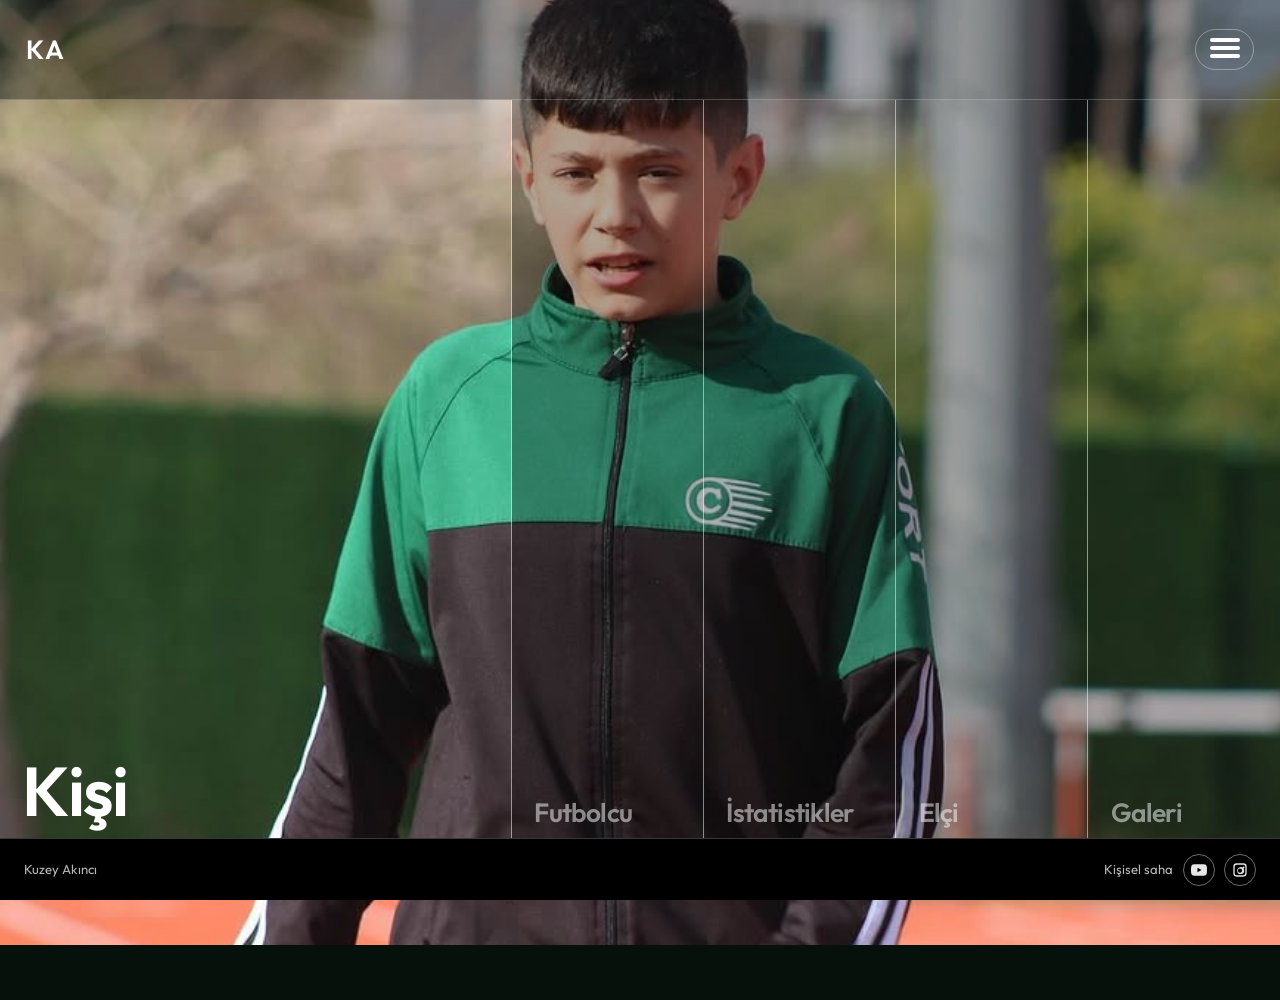
==== index.html @ 41b95dd8 "deploy: site @ 69f58aa75cf6548568ccf912265ccf74960fa619 69f58aa75cf6548568ccf912265ccf74960fa619" ====
<!DOCTYPE html>
<html lang="tr">
<head>
  <meta charset="utf-8">
  <meta name="viewport" content="width=device-width, initial-scale=1">
  <title>Kuzey Akıncı</title>
  <meta name="description" content="Kuzey Akıncı. Kişisel saha: kişi, futbolcu, istatistikler, elçi ve maç galerisi.">
  <meta name="theme-color" content="#07110c">
  <link rel="icon" href="favicon.svg" type="image/svg+xml">
  <link rel="stylesheet" href="fonts.css?v=20261120-stats-hero">
  <link rel="stylesheet" href="styles.css?v=20261120-stats-hero">
  <meta http-equiv="Cache-Control" content="no-cache">
</head>
<body>
  <div class="stage" id="stage" hidden aria-hidden="true">
    <div class="scene scene-kisi is-on" data-scene="kisi">
      <svg class="deco star" viewBox="0 0 24 24"><path d="M12 1.2 13.3 9 21 12l-7.7 3L12 22.8 10.7 15 3 12l7.7-3Z"/></svg>
      <div class="lamp"></div>
    </div>
    <div class="scene scene-futbolcu" data-scene="futbolcu">
      <div class="flood a"></div>
      <div class="flood b"></div>
      <svg class="deco pitch-bg" viewBox="0 0 100 130">
        <rect x="8" y="6" width="84" height="118" fill="none" stroke="currentColor" stroke-width="0.7"/>
        <line x1="8" y1="65" x2="92" y2="65" stroke="currentColor" stroke-width="0.5"/>
        <circle cx="50" cy="65" r="12" fill="none" stroke="currentColor" stroke-width="0.5"/>
        <rect x="28" y="6" width="44" height="18" fill="none" stroke="currentColor" stroke-width="0.5"/>
        <rect x="28" y="106" width="44" height="18" fill="none" stroke="currentColor" stroke-width="0.5"/>
      </svg>
    </div>
    <div class="scene scene-kupalar" data-scene="kupalar">
      <svg class="deco cup-bg" viewBox="0 0 80 90">
        <path d="M20 12 H60 V34 C60 50 48 58 40 58 C32 58 20 50 20 34 Z" fill="none" stroke="currentColor" stroke-width="1.4"/>
        <path d="M20 18 H12 C12 32 18 36 26 36" fill="none" stroke="currentColor" stroke-width="1.4"/>
        <path d="M60 18 H68 C68 32 62 36 54 36" fill="none" stroke="currentColor" stroke-width="1.4"/>
        <path d="M40 58 V70 M28 70 H52 M32 76 H48" fill="none" stroke="currentColor" stroke-width="1.4"/>
      </svg>
    </div>
    <div class="scene scene-elci" data-scene="elci">
      <div class="band"></div>
    </div>
    <div class="scene scene-projeler" data-scene="projeler">
      <svg class="deco route" viewBox="0 0 200 320">
        <path d="M40 300 C70 240 30 210 60 160 C90 110 40 90 80 30" fill="none" stroke="currentColor" stroke-width="1.2" stroke-dasharray="2 6"/>
        <circle cx="80" cy="30" r="3" fill="currentColor"/>
        <circle cx="150" cy="70" r="1.4" fill="currentColor"/>
        <circle cx="120" cy="140" r="1.2" fill="currentColor"/>
        <circle cx="170" cy="200" r="1.6" fill="currentColor"/>
      </svg>
    </div>
  </div>
  <div class="veil" aria-hidden="true"></div>
  <svg class="grain" aria-hidden="true">
    <filter id="grain">
      <feTurbulence type="fractalNoise" baseFrequency="0.8" numOctaves="2" stitchTiles="stitch"/>
    </filter>
    <rect width="100%" height="100%" filter="url(#grain)"/>
  </svg>
  <header id="top"></header>
  <main id="view"></main>
  <div id="overlays"></div>
  <noscript>
    <p class="noscript">Kuzey Akıncı. Bu sayfa için JavaScript gerekir.</p>
  </noscript>
  <script src="matches-2025-26.js?v=20261120-stats-hero"></script>
  <script src="goals-2025-26.js?v=20261120-stats-hero"></script>
  <script src="askf-2049878.js?v=20261120-stats-hero"></script>
  <script src="profile.js?v=20261120-stats-hero"></script>
  <script src="gallery-store.js?v=20261120-stats-hero"></script>
  <script src="app.js?v=20261120-stats-hero"></script>
</body>
</html>
---- fonts.css ----
@font-face {
  font-family: 'Fraunces';
  font-style: normal;
  font-weight: 500 700;
  font-display: swap;
  src: url(fonts/fraunces-latin-ext.woff2) format('woff2');
  unicode-range: U+0100-02BA, U+02BD-02C5, U+02C7-02CC, U+02CE-02D7, U+02DD-02FF, U+0304, U+0308, U+0329, U+1D00-1DBF, U+1E00-1E9F, U+1EF2-1EFF, U+2020, U+20A0-20AB, U+20AD-20C4, U+2113, U+2C60-2C7F, U+A720-A7FF;
}

@font-face {
  font-family: 'Fraunces';
  font-style: normal;
  font-weight: 500 700;
  font-display: swap;
  src: url(fonts/fraunces-latin.woff2) format('woff2');
  unicode-range: U+0000-00FF, U+0131, U+0152-0153, U+02BB-02BC, U+02C6, U+02DA, U+02DC, U+0304, U+0308, U+0329, U+2000-206F, U+20AC, U+2122, U+2191, U+2193, U+2212, U+2215, U+FEFF, U+FFFD;
}

@font-face {
  font-family: 'Outfit';
  font-style: normal;
  font-weight: 300 600;
  font-display: swap;
  src: url(fonts/outfit-latin-ext.woff2) format('woff2');
  unicode-range: U+0100-02BA, U+02BD-02C5, U+02C7-02CC, U+02CE-02D7, U+02DD-02FF, U+0304, U+0308, U+0329, U+1D00-1DBF, U+1E00-1E9F, U+1EF2-1EFF, U+2020, U+20A0-20AB, U+20AD-20C4, U+2113, U+2C60-2C7F, U+A720-A7FF;
}

@font-face {
  font-family: 'Outfit';
  font-style: normal;
  font-weight: 300 600;
  font-display: swap;
  src: url(fonts/outfit-latin.woff2) format('woff2');
  unicode-range: U+0000-00FF, U+0131, U+0152-0153, U+02BB-02BC, U+02C6, U+02DA, U+02DC, U+0304, U+0308, U+0329, U+2000-206F, U+20AC, U+2122, U+2191, U+2193, U+2212, U+2215, U+FEFF, U+FFFD;
}
---- styles.css ----
:root {
  --bg: #07110c;
  --ink: #f4f1e8;
  --muted: #b7c2b4;
  --ice: #d5e4ff;
  --lime: #e5ff63;
  --line: rgba(244, 241, 232, 0.18);
  --sheet: #101814;
  --kit: #f3f1ea;
  --kit-ink: #142018;
  --serif: "Fraunces", "Iowan Old Style", Palatino, Georgia, serif;
  --sans: "Outfit", "Avenir Next", "Segoe UI", sans-serif;
  color-scheme: dark;
}

* { box-sizing: border-box; }

html, body { margin: 0; padding: 0; }

body {
  min-height: 100svh;
  background: var(--bg);
  color: var(--ink);
  font-family: var(--sans);
  font-weight: 400;
  font-size: 1.05rem;
  line-height: 1.5;
  text-rendering: optimizeLegibility;
}

body.is-home,
body.lock { overflow: hidden; height: 100svh; }

::selection { background: var(--lime); color: #142008; }

:focus-visible {
  outline: 2px solid var(--lime);
  outline-offset: 3px;
}

button, input, textarea { font: inherit; color: inherit; }

button { cursor: pointer; }

a { color: inherit; }

.sr-only {
  position: absolute;
  width: 1px;
  height: 1px;
  padding: 0;
  margin: -1px;
  overflow: hidden;
  clip: rect(0, 0, 0, 0);
  white-space: nowrap;
  border: 0;
}

.stage, .veil, .grain {
  position: fixed;
  inset: 0;
  pointer-events: none;
}

.stage { z-index: 0; }

.scene {
  position: absolute;
  inset: 0;
  opacity: 0;
  transition: opacity 700ms ease;
}

.scene.is-on { opacity: 1; }

.scene-kisi {
  background:
    linear-gradient(108deg, rgba(7, 17, 12, 0.92) 0%, rgba(7, 17, 12, 0.42) 46%, rgba(7, 17, 12, 0.72) 100%),
    var(--photo-kisi, none) center right / cover no-repeat,
    radial-gradient(ellipse 42% 48% at 78% 42%, rgba(255, 186, 122, 0.28), transparent 68%),
    radial-gradient(ellipse 30% 24% at 18% 78%, rgba(140, 176, 255, 0.12), transparent 70%),
    #08110d;
}

.scene-futbolcu {
  background:
    linear-gradient(255deg, rgba(7, 17, 12, 0.9) 34%, rgba(7, 17, 12, 0.36) 58%, rgba(7, 17, 12, 0.88) 100%),
    var(--photo-futbolcu, none) 74% 35% / min(42vw, 520px) auto no-repeat,
    radial-gradient(ellipse 18% 55% at 28% -10%, rgba(229, 255, 99, 0.16), transparent 70%),
    radial-gradient(ellipse 18% 55% at 72% -10%, rgba(190, 214, 255, 0.18), transparent 70%),
    #07110c;
}

.scene-kupalar {
  background:
    radial-gradient(ellipse 36% 40% at 74% 48%, rgba(213, 228, 255, 0.16), transparent 70%),
    #090d0c;
}

.scene-elci {
  background:
    linear-gradient(115deg, transparent 0 42%, rgba(229, 255, 99, 0.08) 42% 46%, transparent 46%),
    #08110d;
}

.scene-projeler {
  background:
    radial-gradient(ellipse 50% 40% at 70% 20%, rgba(213, 228, 255, 0.12), transparent 70%),
    #07110e;
}

.deco { position: absolute; color: var(--ice); }

.star {
  width: 28px;
  height: 28px;
  top: 18%;
  right: 18%;
  fill: var(--ice);
}

.pitch-bg {
  width: min(54vh, 46vw);
  right: 6vw;
  bottom: 6vh;
  opacity: 0.35;
}

.cup-bg {
  width: min(46vh, 34vw);
  right: 10vw;
  top: 22vh;
  opacity: 0.55;
}

.route {
  width: min(34vh, 28vw);
  right: 8vw;
  top: 12vh;
  opacity: 0.7;
}

.veil.is-hidden,
.grain.is-hidden {
  display: none;
}

body.is-home {
  background: var(--bg);
  color: #fff;
}

.veil {
  z-index: 1;
  background:
    linear-gradient(180deg, rgba(7, 17, 12, 0.35), rgba(7, 17, 12, 0.5) 20%, rgba(7, 17, 12, 0.48) 78%, rgba(7, 17, 12, 0.72)),
    linear-gradient(90deg, rgba(7, 17, 12, 0.62), rgba(7, 17, 12, 0.28) 55%, rgba(7, 17, 12, 0.42));
}

.grain {
  z-index: 2;
  width: 100%;
  height: 100%;
  opacity: 0.14;
  mix-blend-mode: overlay;
}

header {
  position: fixed;
  top: 0;
  left: 0;
  right: 0;
  z-index: 5;
  display: flex;
  align-items: center;
  justify-content: space-between;
  gap: 1rem;
  padding: 1.05rem 1.3rem 0.6rem 1.4rem;
  pointer-events: none;
}

header a, header button { pointer-events: auto; }

.brand {
  display: flex;
  align-items: center;
  gap: 0.75rem;
  text-decoration: none;
  min-width: 0;
}

.mark { width: 46px; height: 46px; flex: none; display: block; }

.brand-name {
  font-family: var(--serif);
  font-weight: 560;
  font-size: clamp(1.35rem, 2.2vw, 2.05rem);
  letter-spacing: -0.03em;
  line-height: 1;
  font-optical-sizing: auto;
}

.brand-name small {
  display: block;
  margin-top: 0.28rem;
  font-family: var(--sans);
  font-size: 0.68rem;
  font-weight: 400;
  letter-spacing: 0.14em;
  color: var(--ice);
}

.tools { display: flex; gap: 0.45rem; flex: none; }

.textbtn, .tools button, .savebar button, .filebtn {
  border: 1px solid var(--line);
  background: rgba(7, 17, 12, 0.35);
  color: var(--ink);
  border-radius: 999px;
  padding: 0.45rem 0.85rem;
  font-size: 0.92rem;
  line-height: 1.2;
}

.textbtn.primary, .savebar .primary {
  background: var(--lime);
  color: #142008;
  border-color: transparent;
  font-weight: 500;
}

.danger { color: #ffd0c2; }

.reel {
  height: 100svh;
  overflow-y: auto;
  scroll-snap-type: y mandatory;
  scroll-behavior: smooth;
  position: relative;
  z-index: 3;
}

body.lock .reel { overflow: hidden; }

.panel {
  min-height: 100svh;
  scroll-snap-align: start;
  display: flex;
  flex-direction: column;
  justify-content: center;
  padding: 18vh 16vw 12vh 7vw;
  text-decoration: none;
  color: inherit;
  position: relative;
}

.panel-photo {
  padding-right: min(38vw, 520px);
}

.panel-shot {
  position: absolute;
  right: 5vw;
  top: 50%;
  transform: translateY(-50%);
  margin: 0;
  width: min(34vw, 420px);
  border: 1px solid var(--line);
  box-shadow: 0 24px 60px rgba(0, 0, 0, 0.38);
}

.panel-shot img {
  display: block;
  width: 100%;
  height: auto;
  aspect-ratio: 4 / 5;
  object-fit: cover;
  object-position: center top;
}

.idx {
  color: var(--ice);
  letter-spacing: 0.18em;
  font-size: 0.78rem;
  margin-bottom: 0.8rem;
}

.panel h2, .article h1 {
  font-family: var(--serif);
  font-weight: 560;
  font-optical-sizing: auto;
  letter-spacing: -0.045em;
  line-height: 0.86;
  margin: 0;
}

.panel h2 { font-size: clamp(4.6rem, 13vw, 9.6rem); max-width: 10ch; }

.panel p {
  margin: 1rem 0 0;
  max-width: 24rem;
  font-weight: 300;
  font-size: 1.2rem;
  color: rgba(244, 241, 232, 0.84);
}

.hint {
  position: fixed;
  left: 7vw;
  bottom: 1.3rem;
  z-index: 4;
  margin: 0;
  letter-spacing: 0.16em;
  font-size: 0.75rem;
  color: var(--muted);
  opacity: 0;
  pointer-events: none;
}

body.is-home.scene-kisi .hint { opacity: 1; }

.rail {
  position: fixed;
  right: 1.35rem;
  top: 50%;
  transform: translateY(-50%);
  z-index: 4;
  display: flex;
  flex-direction: column;
  gap: 0.7rem;
}

.rail button {
  width: 13px;
  height: 13px;
  padding: 0;
  border-radius: 50%;
  border: 1px solid rgba(244, 241, 232, 0.75);
  background: transparent;
}

.rail button[aria-current="true"] {
  background: var(--lime);
  border-color: var(--lime);
}

.article {
  position: relative;
  z-index: 3;
  width: min(1080px, calc(100% - 10vw));
  margin: 0 auto;
  padding: 8.5rem 0 5rem;
}

.article-photo {
  float: right;
  width: min(42%, 360px);
  margin: 0 0 1.4rem 2rem;
}

.portrait {
  margin: 0;
}

.portrait img, .gallery-card img {
  display: block;
  width: 100%;
  height: auto;
  border: 1px solid var(--line);
  box-shadow: 0 20px 50px rgba(0, 0, 0, 0.35);
}

.portrait.hero img {
  aspect-ratio: 4 / 5;
  object-fit: cover;
  object-position: center 18%;
}

.portrait.action img,
.portrait.hero.action img {
  aspect-ratio: 16 / 10;
  object-fit: cover;
  object-position: center 42%;
}

.portrait.kit-shot {
  margin-bottom: 1rem;
}

.portrait.kit-shot img {
  aspect-ratio: 4 / 5;
  object-fit: cover;
  object-position: center 18%;
}

.portrait figcaption, .gallery-card figcaption {
  margin-top: 0.55rem;
  color: var(--muted);
  font-size: 0.92rem;
}

.gallery {
  display: grid;
  grid-template-columns: repeat(auto-fit, minmax(220px, 1fr));
  gap: 1rem;
  margin-top: 0.6rem;
}

.gallery-card img {
  aspect-ratio: 4 / 5;
  object-fit: cover;
  object-position: center 18%;
}

.back {
  display: inline-block;
  margin-bottom: 1.4rem;
  text-decoration: none;
  border-bottom: 1px solid var(--line);
  padding-bottom: 0.12rem;
  font-size: 0.95rem;
}

.kicker {
  margin: 0 0 0.45rem;
  color: var(--ice);
  letter-spacing: 0.14em;
  font-size: 0.78rem;
}

.article h1 { font-size: clamp(4rem, 11vw, 7.6rem); }

.article-persona {
  width: 100%;
  max-width: none;
  padding-top: 7rem;
}

.article-persona > .back,
.article-persona > .kicker,
.article-persona > h1 {
  width: min(1080px, calc(100% - 10vw));
  margin-left: auto;
  margin-right: auto;
}

.article-persona > .colophon {
  width: min(1080px, calc(100% - 10vw));
  margin-left: auto;
  margin-right: auto;
}

.persona-hero {
  width: 100%;
  min-height: min(52vh, 520px);
  margin: 1.2rem 0 0;
  background:
    linear-gradient(180deg, rgba(7, 17, 12, 0.04) 0%, rgba(7, 17, 12, 0.38) 72%, var(--bg) 100%),
    var(--persona-hero, none) center 22% / cover no-repeat;
  background-color: var(--bg);
}

.persona-sheet {
  width: min(1080px, calc(100% - 10vw));
  margin: 0 auto;
  padding: 2rem 0 1rem;
}

.persona-lede {
  margin: 0;
  max-width: 40rem;
  font-family: var(--sans);
  font-weight: 300;
  font-size: clamp(1.2rem, 2.2vw, 1.45rem);
  line-height: 1.5;
}

.persona-vitals {
  margin-top: 1.8rem;
}

.persona-vitals .facts {
  margin-top: 0;
}

.persona-etym {
  margin-top: 2.4rem;
  padding-top: 1rem;
  border-top: 1px solid var(--line);
}

.persona-etym-grid {
  display: grid;
  grid-template-columns: 1fr 1fr;
  gap: 1rem;
  max-width: 36rem;
}

.persona-etym-card span {
  display: block;
  color: var(--ice);
  font-size: 0.75rem;
  letter-spacing: 0.12em;
}

.persona-etym-card strong {
  display: block;
  margin: 0.3rem 0 0.1rem;
  font-family: var(--serif);
  font-size: clamp(2rem, 4vw, 2.8rem);
  font-weight: 560;
  letter-spacing: -0.04em;
}

.persona-etym-card em {
  font-style: normal;
  color: var(--muted);
  font-size: 0.95rem;
}

.persona-row {
  display: grid;
  grid-template-columns: repeat(2, minmax(0, 1fr));
  gap: 0;
  margin-top: 0;
  border-top: 1px solid var(--line);
}

.persona-row .persona-visual {
  margin: 0;
  min-height: 360px;
  background: rgba(8, 16, 12, 0.35);
}

.persona-row .persona-shot {
  margin: 0;
  height: 100%;
}

.persona-row .persona-shot img {
  width: 100%;
  height: 100%;
  min-height: 360px;
  max-height: 62vh;
  object-fit: cover;
  border: 0;
  box-shadow: none;
}

.persona-row .persona-copy {
  display: flex;
  flex-direction: column;
  justify-content: center;
  padding: clamp(1.2rem, 3vw, 2.4rem);
}

.persona-row .persona-copy h2 {
  margin: 0 0 0.8rem;
  font-family: var(--serif);
  font-weight: 560;
  font-size: clamp(2.2rem, 4vw, 3.2rem);
  letter-spacing: -0.04em;
  line-height: 0.95;
}

.persona-row .persona-copy .prose {
  margin: 0;
  max-width: 34rem;
}

.persona-row.is-right .persona-visual { order: 2; }
.persona-row.is-right .persona-copy { order: 1; }

.persona-hero-saha {
  background-position: center 42%;
}

.futbol-kit-band {
  display: grid;
  grid-template-columns: minmax(240px, 360px) minmax(0, 1fr);
  gap: 2rem;
  margin-top: 2.2rem;
  padding-top: 1.4rem;
  border-top: 1px solid var(--line);
  align-items: start;
}

.futbol-kit-main {
  display: flex;
  flex-direction: column;
  gap: 1rem;
}

.club-mark {
  margin: 0;
  width: min(100%, 148px);
}

.club-mark img {
  display: block;
  width: 100%;
  height: auto;
  border: 0;
  box-shadow: none;
  filter: drop-shadow(0 8px 18px rgba(0, 0, 0, 0.25));
}

.pitch-card-inline .pitch-label {
  margin-top: 0.5rem;
}

.pitch-foot {
  margin: 0.35rem 0 0;
  color: var(--muted);
  font-size: 0.92rem;
}

.futbol-style {
  margin-top: 0.2rem;
  max-width: 38rem;
}

.article-futbolcu .futbol-play {
  margin-top: 2.5rem;
}

.lede, .prose p {
  font-weight: 300;
  font-size: 1.28rem;
  line-height: 1.45;
}

.lede { max-width: 40rem; margin: 1.4rem 0 0; }

.prose { max-width: 40rem; margin-top: 1.5rem; }

.prose p { margin: 0 0 0.9rem; }

.layout {
  display: grid;
  grid-template-columns: minmax(0, 1.15fr) minmax(240px, 0.85fr);
  gap: 3rem;
  align-items: center;
  margin-top: 2.5rem;
}

.shirt { width: min(100%, 360px); height: auto; display: block; filter: drop-shadow(0 18px 30px rgba(0, 0, 0, 0.28)); }

.pitch-card, .mini {
  margin-top: 1.4rem;
  border-top: 1px solid var(--line);
  padding-top: 0.8rem;
}

.pitch {
  width: min(100%, 220px);
  color: var(--ice);
  display: block;
}

.pitch-label, .group h2, .block h2, .editor h2 {
  font-family: var(--sans);
  font-weight: 500;
  font-size: 0.78rem;
  letter-spacing: 0.12em;
  color: var(--ice);
  margin: 0 0 0.7rem;
}

.group { margin-top: 3.2rem; }

.item {
  display: grid;
  grid-template-columns: 4.2rem 1fr;
  gap: 0.8rem 1rem;
  padding: 1.15rem 0;
  border-top: 1px solid var(--line);
}

.item-index { color: var(--ice); letter-spacing: 0.08em; padding-top: 0.2rem; }

.item h3 { margin: 0; font-size: 1.45rem; font-weight: 500; font-family: var(--serif); font-weight: 560; }

.item p, .empty, .block p { margin: 0.35rem 0 0; font-weight: 300; }

.empty { color: var(--muted); }

.facts, .stats {
  display: grid;
  grid-template-columns: repeat(auto-fit, minmax(160px, 1fr));
  gap: 1px;
  background: var(--line);
  margin-top: 0.4rem;
}

.fact, .stat {
  background: rgba(8, 16, 12, 0.72);
  padding: 1rem 0.9rem 1.05rem;
}

.fact span, .stat span {
  display: block;
  color: var(--ice);
  font-size: 0.75rem;
  letter-spacing: 0.08em;
}

.fact strong, .stat strong {
  display: block;
  margin-top: 0.35rem;
  font-weight: 500;
  font-size: 1.2rem;
}

.cups {
  display: grid;
  grid-template-columns: repeat(auto-fit, minmax(220px, 1fr));
  gap: 1rem;
  margin-top: 1.5rem;
}

.cup {
  border-top: 1px solid var(--line);
  padding-top: 0.9rem;
}

.cup svg { width: 54px; height: 60px; color: var(--ice); }

.cup strong { display: block; margin-top: 0.45rem; font-size: 1.25rem; font-family: var(--serif); font-weight: 560; }

.cup em { display: block; margin-top: 0.2rem; font-style: normal; color: var(--ice); font-size: 0.85rem; letter-spacing: 0.08em; }

.ghost {
  margin-top: 1.5rem;
  max-width: 36rem;
}

.ghost svg { width: 88px; height: 100px; color: var(--ice); }

.split {
  display: grid;
  grid-template-columns: 1fr 1fr;
  gap: 1rem;
  margin-top: 2rem;
  max-width: 40rem;
}

.split div { border-top: 1px solid var(--line); padding-top: 0.8rem; }

.split span, .split em { display: block; color: var(--ice); font-style: normal; }

.split span { font-size: 0.75rem; letter-spacing: 0.12em; }

.split strong {
  display: block;
  margin: 0.25rem 0;
  font-family: var(--serif);
  font-size: clamp(2.2rem, 5vw, 3.4rem);
  font-weight: 560;
  letter-spacing: -0.04em;
  line-height: 0.95;
}

.motto {
  font-family: var(--serif);
  font-weight: 560;
  font-size: clamp(2.2rem, 5vw, 3.8rem);
  letter-spacing: -0.04em;
  line-height: 1.05;
  max-width: 16ch;
  margin: 1.2rem 0 0;
}

.mini {
  position: relative;
  height: 230px;
  overflow: hidden;
  background:
    linear-gradient(180deg, rgba(213, 228, 255, 0.05), transparent 30%),
    rgba(8, 18, 13, 0.35);
  border: 1px solid var(--line);
  border-top: 1px solid var(--line);
  padding: 0;
}

.goal {
  position: absolute;
  top: 16px;
  left: 50%;
  width: 120px;
  height: 42px;
  transform: translateX(-50%);
  border: 2px solid rgba(213, 228, 255, 0.8);
  border-bottom: 0;
}

.ball {
  position: absolute;
  left: calc(50% - 12px);
  bottom: 36px;
  width: 24px;
  height: 24px;
  border-radius: 50%;
  background:
    radial-gradient(circle at 35% 35%, #fff, #dedede 42%, #bdbdbd 70%, #9a9a9a);
  transition: transform 700ms cubic-bezier(0.2, 0.8, 0.2, 1);
}

.ball.is-kicked { transform: translateY(-148px) scale(0.55); }

.shot-row {
  display: flex;
  align-items: center;
  gap: 1rem;
  margin-top: 0.8rem;
}

.gol {
  min-height: 1.4em;
  margin: 0;
  font-family: var(--serif);
  font-size: 1.8rem;
  font-weight: 560;
}

.colophon {
  margin-top: 4.5rem;
  padding-top: 1rem;
  border-top: 1px solid var(--line);
  display: flex;
  justify-content: space-between;
  align-items: center;
  gap: 1rem;
  color: var(--muted);
  font-size: 0.92rem;
}

.bg-stack {
  position: fixed;
  inset: 0;
  z-index: 0;
  background:
    radial-gradient(ellipse 70% 55% at 50% 40%, rgba(22, 38, 28, 0.95), rgba(7, 17, 12, 0.98) 70%),
  var(--bg);
  pointer-events: none;
}

.bg-slide {
  position: absolute;
  inset: 0;
  opacity: 0;
  transition: opacity 0.45s ease;
}

.bg-slide.is-on {
  opacity: 1;
}

.bg-ken {
  width: 100%;
  height: 100%;
  background-size: cover;
  background-position: 50% 22%;
  transform: scale(1);
  will-change: transform;
}

.bg-slide[data-bg="futbolcu"] .bg-ken {
  background-position: 50% 42%;
}

.bg-slide[data-bg="projeler"] .bg-ken {
  background-position: 50% 35%;
}

.bg-slide[data-bg="kupalar"] .bg-ken,
.bg-slide[data-bg="istatistikler"] .bg-ken {
  background-position: 50% 18%;
}

.persona-hero-cup {
  background-position: center 18%;
}

.stats-wide {
  margin-top: 0.4rem;
}

.tff-block .tff-lede {
  margin: 0.35rem 0 0.75rem;
  opacity: 0.88;
  max-width: 36rem;
}

.tff-facts {
  list-style: none;
  padding: 0;
  margin: 0 0 0.75rem;
  display: grid;
  gap: 0.35rem;
  font-size: 0.92rem;
}

.tff-link a {
  color: inherit;
  text-underline-offset: 0.2em;
}

.season-summary {
  margin-bottom: 0.85rem;
}

.season-title {
  margin: 0 0 0.45rem;
  font-size: 0.95rem;
  opacity: 0.92;
}

.season-chips {
  display: flex;
  flex-wrap: wrap;
  gap: 0.45rem 0.65rem;
}

.season-chip {
  font-size: 0.82rem;
  padding: 0.2rem 0.55rem;
  border: 1px solid color-mix(in srgb, currentColor 18%, transparent);
  border-radius: 999px;
}

.season-chip em {
  font-style: normal;
  opacity: 0.65;
  margin-right: 0.25rem;
}

.match-scroll {
  overflow-x: auto;
  margin: 0 -0.25rem;
  padding-bottom: 0.35rem;
}

.match-table {
  width: 100%;
  min-width: 32rem;
  border-collapse: collapse;
  font-size: 0.82rem;
}

.match-table-play {
  min-width: 52rem;
}

.match-play {
  white-space: nowrap;
  font-variant-numeric: tabular-nums;
  font-size: 0.78rem;
}

.match-min strong {
  font-weight: 700;
}

.match-xg {
  opacity: 0.92;
}

.playtime-block {
  margin-top: -0.25rem;
}

.article-stats .persona-sheet {
  max-width: 56rem;
}

.stats-dashboard {
  margin-bottom: 1.25rem;
}

.stats-section-head {
  display: flex;
  flex-wrap: wrap;
  align-items: center;
  justify-content: space-between;
  gap: 0.65rem 1rem;
  margin-bottom: 0.35rem;
}

.stats-section-title {
  margin: 0;
  font-size: 1.05rem;
  letter-spacing: 0.02em;
}

.stats-tabs {
  display: inline-flex;
  gap: 0.35rem;
  padding: 0.2rem;
  border-radius: 999px;
  border: 1px solid color-mix(in srgb, currentColor 16%, transparent);
  background: color-mix(in srgb, var(--sheet) 50%, transparent);
}

.stats-tab {
  border: 0;
  border-radius: 999px;
  padding: 0.35rem 0.85rem;
  font-size: 0.82rem;
  font-weight: 600;
  letter-spacing: 0.02em;
  color: var(--muted);
  background: transparent;
  cursor: pointer;
  transition: color 0.2s ease, background 0.2s ease, box-shadow 0.2s ease;
}

.stats-tab.is-active {
  color: var(--ice);
  background: color-mix(in srgb, var(--ice) 14%, transparent);
  box-shadow: 0 0 0 1px color-mix(in srgb, var(--ice) 35%, transparent);
}

.stats-charts-stack {
  margin-top: 0.35rem;
}

.chart-card {
  border-radius: 14px;
  border: 1px solid color-mix(in srgb, currentColor 12%, transparent);
  background: color-mix(in srgb, var(--sheet) 72%, transparent);
  padding: 1rem 1rem 1.1rem;
}

.chart-card + .chart-card {
  margin-top: 0.85rem;
}

.chart-card-title {
  margin: 0 0 0.35rem;
  font-size: 0.95rem;
  letter-spacing: 0.03em;
  text-transform: uppercase;
  opacity: 0.88;
}

.chart-legend {
  display: flex;
  flex-wrap: wrap;
  gap: 0.65rem 1.1rem;
  margin: 0 0 0.65rem;
  font-size: 0.78rem;
  opacity: 0.85;
}

.chart-legend-item {
  display: inline-flex;
  align-items: center;
  gap: 0.4rem;
}

.chart-swatch {
  width: 0.65rem;
  height: 0.65rem;
  border-radius: 2px;
  display: inline-block;
}

.chart-swatch-xg {
  background: color-mix(in srgb, var(--lime) 85%, white);
}

.chart-swatch-goals {
  background: var(--ice);
  border-radius: 50%;
}

.chart-scroll {
  overflow-x: auto;
  margin: 0 -0.25rem;
  padding-bottom: 0.25rem;
}

.stats-chart {
  display: block;
  min-width: 36rem;
  width: 100%;
  height: auto;
}

.chart-grid {
  stroke: color-mix(in srgb, currentColor 10%, transparent);
  stroke-width: 1;
}

.chart-axis-line {
  stroke: color-mix(in srgb, currentColor 22%, transparent);
  stroke-width: 1;
}

.chart-axis {
  font-size: 9px;
  fill: var(--muted);
  font-family: var(--sans);
}

.chart-bar {
  stroke: color-mix(in srgb, #0a0f0a 55%, transparent);
  stroke-width: 1;
}

.chart-bar-matches {
  fill: color-mix(in srgb, var(--lime) 96%, white);
  stroke: color-mix(in srgb, var(--lime) 50%, #142018);
}

.chart-bar-goals {
  fill: color-mix(in srgb, var(--ice) 92%, #6b8fc7);
  stroke: color-mix(in srgb, var(--ice) 55%, #1a2840);
}

.chart-bar-tff {
  fill: color-mix(in srgb, #8ec5ff 75%, #2a5080);
  stroke: color-mix(in srgb, #6aa8e8 60%, #142018);
}

.chart-bar-yellow {
  fill: #f0d24a;
  stroke: #4a4010;
}

.chart-bar-red {
  fill: #ff7070;
  stroke: #4a1818;
}

.chart-bar-xg {
  fill: color-mix(in srgb, var(--lime) 82%, #3a5020);
  stroke: color-mix(in srgb, var(--lime) 40%, #142018);
}

.chart-bar-capacity {
  fill: color-mix(in srgb, var(--ice) 38%, #2a3548);
  stroke: color-mix(in srgb, var(--ice) 70%, #8899bb);
  stroke-width: 1.25;
}

.chart-bar-actual {
  fill: color-mix(in srgb, var(--lime) 88%, white);
  stroke: color-mix(in srgb, var(--lime) 45%, #142018);
}

.chart-bar-starts {
  fill: color-mix(in srgb, var(--lime) 90%, white);
  stroke: color-mix(in srgb, var(--lime) 45%, #142018);
}

.chart-bar-subs {
  fill: color-mix(in srgb, var(--ice) 72%, #4a6088);
  stroke: color-mix(in srgb, var(--ice) 50%, #1a2840);
}

.chart-swatch-capacity {
  background: color-mix(in srgb, var(--ice) 35%, transparent);
  border: 1px solid color-mix(in srgb, var(--ice) 50%, transparent);
}

.chart-swatch-actual {
  background: color-mix(in srgb, var(--lime) 75%, #1a2818);
}

.chart-swatch-starts {
  background: color-mix(in srgb, var(--lime) 70%, #1a2818);
}

.chart-swatch-subs {
  background: color-mix(in srgb, var(--ice) 55%, #1a2818);
}

.chart-swatch-matches {
  background: color-mix(in srgb, var(--lime) 96%, white);
  border: 1px solid color-mix(in srgb, var(--lime) 40%, #142018);
}

.chart-swatch-goals-bar {
  background: color-mix(in srgb, var(--ice) 92%, #6b8fc7);
  border: 1px solid color-mix(in srgb, var(--ice) 50%, #1a2840);
}

.chart-dot-goals {
  fill: var(--ice);
  stroke: color-mix(in srgb, var(--bg) 40%, transparent);
  stroke-width: 1;
}

.chart-label-season {
  font-size: 9px;
  fill: var(--ink);
  font-weight: 600;
  font-family: var(--sans);
}

.chart-line {
  stroke-width: 2.25;
  stroke-linecap: round;
  stroke-linejoin: round;
  fill: none;
}

.chart-line-goals {
  stroke: var(--ice);
}

.chart-line-xg {
  stroke: color-mix(in srgb, var(--lime) 80%, white);
  stroke-dasharray: 5 4;
}

.chart-line-matches {
  stroke: color-mix(in srgb, var(--ice) 45%, var(--muted));
  stroke-dasharray: 2 3;
}

.chart-donut-wrap {
  display: flex;
  flex-direction: column;
  align-items: center;
  gap: 0.35rem;
  padding: 0.5rem 0;
}

.chart-donut {
  width: 8.5rem;
  height: 8.5rem;
}

.chart-donut-ilk {
  stroke: color-mix(in srgb, var(--lime) 75%, #1a2818);
}

.chart-donut-yedek {
  stroke: color-mix(in srgb, var(--ice) 55%, #1a2818);
}

.chart-donut-value {
  font-size: 1.35rem;
  font-weight: 700;
  fill: var(--ink);
  font-family: var(--sans);
}

.chart-donut-sub {
  font-size: 0.65rem;
  fill: var(--muted);
  font-family: var(--sans);
}

.chart-label-league {
  font-size: 8px;
  fill: var(--muted);
  font-family: var(--sans);
}

.stats-jump a + a {
  margin-left: 0.65rem;
}

.stats-source-head {
  display: flex;
  flex-wrap: wrap;
  align-items: flex-start;
  justify-content: space-between;
  gap: 0.75rem 1rem;
  margin-bottom: 0.65rem;
}

.stats-source-head h2 {
  margin: 0 0 0.25rem;
}

.stats-source-link-row {
  margin: 0 0 0.45rem;
  text-align: right;
}

.stats-source-link {
  font-size: 0.85rem;
  text-underline-offset: 0.2em;
  white-space: nowrap;
}

.kpi-bento {
  display: grid;
  grid-template-columns: repeat(2, minmax(0, 1fr));
  gap: 0.75rem;
  margin: 0.15rem 0 1.1rem;
}

.profile-overview {
  margin-top: 1.35rem;
  padding-top: 1.15rem;
  border-top: 1px solid color-mix(in srgb, currentColor 14%, transparent);
}

.askf-block > .kpi-bento {
  margin: 0.35rem 0 1rem;
}

.profile-facts-strip {
  margin: 0 0 1.1rem;
}

.profile-facts-wrap h2 {
  margin: 0 0 0.65rem;
  font-size: 1.05rem;
  letter-spacing: 0.02em;
}

.profile-facts-wrap .facts,
.profile-overview .facts {
  border-radius: 14px;
  padding: 0.15rem 0;
  background: color-mix(in srgb, var(--sheet) 55%, transparent);
  border: 1px solid color-mix(in srgb, currentColor 10%, transparent);
}

@media (min-width: 720px) {
  .kpi-bento {
    grid-template-columns: repeat(4, minmax(0, 1fr));
    gap: 0.85rem;
  }

  .kpi-card.kpi-featured {
    min-height: 9.25rem;
  }
}

.kpi-card {
  position: relative;
  border-radius: 14px;
  padding: 1px;
  background: linear-gradient(145deg, color-mix(in srgb, var(--lime) 42%, transparent), color-mix(in srgb, currentColor 14%, transparent) 42%, color-mix(in srgb, var(--ice) 16%, transparent));
  box-shadow:
    0 1px 0 color-mix(in srgb, var(--lime) 22%, transparent),
    0 18px 40px -28px rgba(0, 0, 0, 0.95);
  overflow: hidden;
  transition: transform 0.35s ease, box-shadow 0.35s ease;
}

.kpi-card::before {
  content: "";
  position: absolute;
  inset: 0;
  border-radius: inherit;
  background: radial-gradient(120% 80% at 10% 0%, color-mix(in srgb, var(--lime) 10%, transparent), transparent 55%);
  pointer-events: none;
  opacity: 0.85;
}

.kpi-card:hover {
  transform: translateY(-2px);
  box-shadow:
    0 1px 0 color-mix(in srgb, var(--lime) 32%, transparent),
    0 22px 48px -26px rgba(0, 0, 0, 0.9);
}

.kpi-card-body {
  position: relative;
  z-index: 1;
  min-height: 7.75rem;
  padding: 0.85rem 0.95rem 0.9rem;
  border-radius: 13px;
  background:
    linear-gradient(165deg, color-mix(in srgb, var(--sheet) 94%, #0d1812) 0%, color-mix(in srgb, var(--bg) 88%, transparent) 100%);
  backdrop-filter: blur(6px);
  display: flex;
  flex-direction: column;
  gap: 0.15rem;
}

.kpi-card-shine {
  position: absolute;
  inset: -40% auto auto -20%;
  width: 70%;
  height: 70%;
  background: radial-gradient(circle, color-mix(in srgb, var(--lime) 18%, transparent), transparent 68%);
  pointer-events: none;
  opacity: 0.55;
}

.kpi-icon {
  display: inline-flex;
  width: 1.65rem;
  height: 1.65rem;
  margin-bottom: 0.35rem;
  opacity: 0.78;
  color: var(--lime);
}

.kpi-icon svg {
  width: 100%;
  height: 100%;
}

.kpi-value {
  margin: 0;
  font-family: var(--serif);
  font-size: clamp(2rem, 4.8vw, 2.55rem);
  font-weight: 500;
  line-height: 1;
  letter-spacing: -0.02em;
  font-variant-numeric: tabular-nums;
}

.kpi-label {
  margin: 0.2rem 0 0;
  font-size: 0.78rem;
  letter-spacing: 0.06em;
  text-transform: uppercase;
  opacity: 0.72;
  font-weight: 600;
}

.kpi-hint {
  margin: 0.35rem 0 0 auto;
  font-size: 0.72rem;
  opacity: 0.55;
  line-height: 1.25;
  max-width: 11rem;
}

.kpi-goals .kpi-value {
  color: var(--lime);
  text-shadow: 0 0 28px color-mix(in srgb, var(--lime) 35%, transparent);
}

.kpi-goals .kpi-icon {
  color: var(--lime);
}

.kpi-matches .kpi-icon {
  color: var(--ice);
}

.kpi-yellow .kpi-icon {
  color: #e8c84a;
}

.kpi-yellow {
  background: linear-gradient(145deg, color-mix(in srgb, #e8c84a 35%, transparent), color-mix(in srgb, currentColor 12%, transparent));
}

.kpi-red .kpi-icon {
  color: #e07a6a;
}

.kpi-red {
  background: linear-gradient(145deg, color-mix(in srgb, #c54a4a 28%, transparent), color-mix(in srgb, currentColor 12%, transparent));
}

@media (prefers-reduced-motion: reduce) {
  .kpi-card:hover {
    transform: none;
  }
}

.stats-jump {
  display: flex;
  flex-wrap: wrap;
  gap: 0.5rem 0.75rem;
  margin: 0 0 1rem;
  font-size: 0.82rem;
}

.stats-jump a {
  opacity: 0.85;
  text-decoration: underline;
  text-underline-offset: 0.18em;
}

.stats-panel {
  margin-top: 1.15rem;
  padding-top: 0.35rem;
  border-top: 1px solid color-mix(in srgb, currentColor 10%, transparent);
}

.stats-panel .panel-head {
  display: flex;
  flex-wrap: wrap;
  align-items: center;
  justify-content: space-between;
  gap: 0.5rem 1rem;
  margin-bottom: 0.35rem;
}

.stats-panel .panel-head h2 {
  margin: 0;
}

.stats-filter {
  display: flex;
  align-items: center;
  gap: 0.45rem;
  font-size: 0.82rem;
}

.stats-filter select {
  background: color-mix(in srgb, var(--sheet) 92%, transparent);
  border: 1px solid color-mix(in srgb, currentColor 18%, transparent);
  border-radius: 6px;
  padding: 0.25rem 0.45rem;
  color: inherit;
  max-width: 12rem;
}

.match-table-career .career-league {
  min-width: 14rem;
  font-size: 0.8rem;
}

.match-table .text-center {
  text-align: center;
}

.match-score-col strong {
  font-variant-numeric: tabular-nums;
}

.card-pill {
  display: inline-block;
  padding: 0.1rem 0.45rem;
  border-radius: 4px;
  font-size: 0.72rem;
  font-weight: 600;
}

.card-yellow {
  background: #e8c84a;
  color: #1a1406;
}

.card-red {
  background: #c54a4a;
  color: #fff;
}

.tff-detail {
  margin-top: 1.5rem;
}

.season-card-stack {
  display: grid;
  gap: 0.65rem;
}

.season-card {
  border-radius: 14px;
  border: 1px solid color-mix(in srgb, currentColor 14%, transparent);
  background: color-mix(in srgb, var(--sheet) 88%, transparent);
  overflow: hidden;
  transition: border-color 0.25s ease, box-shadow 0.25s ease;
}

.season-card[open] {
  border-color: color-mix(in srgb, var(--lime) 35%, transparent);
  box-shadow: 0 16px 40px -32px rgba(0, 0, 0, 0.95);
}

.season-card-summary {
  list-style: none;
  cursor: pointer;
  display: grid;
  grid-template-columns: 1fr auto auto;
  align-items: center;
  gap: 0.65rem 0.85rem;
  padding: 0.9rem 1rem;
  user-select: none;
}

.season-card-summary::-webkit-details-marker {
  display: none;
}

.season-card-titles {
  display: flex;
  flex-direction: column;
  gap: 0.2rem;
  min-width: 0;
}

.season-card-season {
  font-size: 0.78rem;
  letter-spacing: 0.05em;
  text-transform: uppercase;
  opacity: 0.72;
  font-weight: 600;
}

.season-card-league {
  font-size: 0.92rem;
  line-height: 1.3;
  font-weight: 500;
}

.season-card-metrics {
  display: none;
  flex-wrap: wrap;
  justify-content: flex-end;
  gap: 0.35rem 0.5rem;
}

.season-metric {
  font-size: 0.72rem;
  padding: 0.15rem 0.45rem;
  border-radius: 999px;
  border: 1px solid color-mix(in srgb, currentColor 16%, transparent);
  font-variant-numeric: tabular-nums;
}

.season-metric em {
  font-style: normal;
  opacity: 0.62;
  margin-right: 0.2rem;
}

.season-card-chevron {
  width: 0.55rem;
  height: 0.55rem;
  border-right: 2px solid currentColor;
  border-bottom: 2px solid currentColor;
  transform: rotate(45deg);
  opacity: 0.55;
  transition: transform 0.25s ease, opacity 0.25s ease;
}

.season-card[open] .season-card-chevron {
  transform: rotate(-135deg);
  opacity: 0.85;
}

.season-card-body {
  padding: 0 1rem 1rem;
  border-top: 1px solid color-mix(in srgb, currentColor 10%, transparent);
}

.season-subblock + .season-subblock {
  margin-top: 1rem;
  padding-top: 0.85rem;
  border-top: 1px dashed color-mix(in srgb, currentColor 12%, transparent);
}

.season-subtitle {
  margin: 0 0 0.5rem;
  font-size: 0.82rem;
  letter-spacing: 0.04em;
  text-transform: uppercase;
  opacity: 0.78;
  font-weight: 600;
}

.season-count {
  font-weight: 700;
  opacity: 0.55;
  margin-left: 0.25rem;
}

.season-empty {
  margin: 0.25rem 0 0;
  font-size: 0.82rem;
}

.match-table-season {
  min-width: 28rem;
  font-size: 0.8rem;
}

.season-match-scroll {
  max-height: 22rem;
  overflow: auto;
}

@media (min-width: 640px) {
  .season-card-metrics {
    display: flex;
  }

  .season-card-summary {
    grid-template-columns: 1fr 1fr auto;
  }
}

.season-card-tff {
  border-color: color-mix(in srgb, var(--lime) 12%, transparent);
}

.season-source-pill {
  display: inline-block;
  margin-left: 0.35rem;
  padding: 0.08rem 0.4rem;
  border-radius: 999px;
  font-size: 0.62rem;
  letter-spacing: 0.06em;
  text-transform: uppercase;
  font-weight: 700;
  vertical-align: middle;
  border: 1px solid color-mix(in srgb, var(--lime) 45%, transparent);
  opacity: 0.88;
}

.season-playtime-grid {
  display: grid;
  gap: 0.5rem;
  grid-template-columns: repeat(auto-fill, minmax(9.5rem, 1fr));
}

.season-playtime-grid .stat {
  padding: 0.45rem 0.55rem;
  border-radius: 10px;
  border: 1px solid color-mix(in srgb, currentColor 12%, transparent);
  background: color-mix(in srgb, var(--sheet) 70%, transparent);
}

.season-playtime-grid .stat span {
  font-size: 0.68rem;
  opacity: 0.72;
}

.season-playtime-grid .stat strong {
  font-size: 0.9rem;
}

.season-inline-note {
  margin: 0 0 0.45rem;
  font-size: 0.78rem;
}

.season-source-link {
  margin: 0.75rem 0 0;
}

.match-table-tff {
  min-width: 36rem;
}

.match-table-askf {
  min-width: 40rem;
}

.match-table th,
.match-table td {
  text-align: left;
  padding: 0.45rem 0.35rem;
  border-bottom: 1px solid color-mix(in srgb, currentColor 12%, transparent);
  vertical-align: top;
}

.match-table th {
  font-weight: 600;
  font-size: 0.75rem;
  text-transform: uppercase;
  letter-spacing: 0.04em;
  opacity: 0.7;
}

.match-when {
  white-space: nowrap;
  width: 7.5rem;
}

.match-teams {
  line-height: 1.35;
}

.match-teams .match-score {
  display: inline-block;
  margin: 0 0.35rem;
  font-weight: 700;
  font-variant-numeric: tabular-nums;
}

.match-teams .is-us {
  font-weight: 600;
}

.score-link {
  color: inherit;
}

.match-comp {
  max-width: 9rem;
  opacity: 0.85;
}

.match-result {
  width: 2rem;
  text-align: center;
  font-weight: 700;
  font-variant-numeric: tabular-nums;
}

.match-result.result-win {
  color: #3d8f5a;
}

.match-result.result-draw {
  opacity: 0.75;
}

.match-result.result-loss {
  color: #c45c4a;
}

.match-note {
  margin: 0.5rem 0 0;
  font-size: 0.78rem;
  opacity: 0.65;
}

.row.cols-wide {
  grid-template-columns: repeat(4, minmax(0, 1fr)) repeat(4, minmax(0, 1.2fr)) auto;
}

.bg-slide[data-bg="elci"] .bg-ken {
  background-position: 50% 40%;
}

.portrait.ambassador img,
.portrait.hero.ambassador img {
  aspect-ratio: 16 / 10;
  object-fit: cover;
  object-position: center 45%;
}

.portrait.cup-shot img,
.portrait.hero.cup-shot img {
  aspect-ratio: 3 / 4;
  object-fit: cover;
  object-position: center 12%;
}

.portrait.stadium img,
.portrait.hero.stadium img {
  aspect-ratio: 16 / 10;
  object-fit: cover;
  object-position: center 38%;
}

.bg-slide.is-on .bg-ken {
  animation: ken-burns 14s ease-out forwards;
}

@keyframes ken-burns {
  from { transform: scale(1); }
  to { transform: scale(1.1); }
}

.home-shell {
  position: relative;
  z-index: 3;
  height: calc(100svh - 100px - 52px);
  margin-top: 100px;
}

.home-grid {
  display: flex;
  flex-wrap: nowrap;
  height: 100%;
}

.home-grid .area_seccion {
  flex: 1 1 20%;
  min-width: 0;
  display: flex;
  align-items: flex-end;
  text-decoration: none;
  color: #fff;
  border-right: 1px solid rgba(255, 255, 255, 0.5);
  padding: 0;
  transition: flex 0.28s ease, background 0.28s ease;
  background: rgba(0, 0, 0, 0.3);
}

.home-grid .area_seccion:last-child {
  border-right: 0;
}

.home-grid .area_seccion:hover,
.home-grid .area_seccion.is-active {
  flex: 2 0 40%;
  background: transparent;
}

.home-grid .titulo {
  display: block;
  font-family: var(--sans);
  font-weight: 600;
  line-height: 0.92;
  font-size: clamp(1.15rem, 2.1vw, 1.65rem);
  letter-spacing: -0.03em;
  padding: clamp(1rem, 2vw, 1.4rem);
  opacity: 0.5;
  transition: font-size 0.28s ease, opacity 0.28s ease, padding 0.28s ease;
}

.home-grid .area_seccion:hover .titulo,
.home-grid .area_seccion.is-active .titulo {
  opacity: 1;
  font-size: clamp(3rem, 5.4vw, 5.5rem);
  padding-bottom: clamp(1.2rem, 2vw, 1.7rem);
}

.home-footer {
  position: fixed;
  left: 0;
  right: 0;
  bottom: 0;
  z-index: 4;
  display: flex;
  justify-content: space-between;
  align-items: center;
  gap: 1rem;
  padding: 0.9rem 1.5rem;
  background: #000;
  border-top: 1px solid rgba(255, 255, 255, 0.22);
  font-size: 0.82rem;
  color: rgba(255, 255, 255, 0.72);
}

.personal-tag {
  display: inline-flex;
  align-items: center;
  gap: 0.65rem;
}

.personal-label {
  white-space: nowrap;
}

.social {
  display: inline-flex;
  align-items: center;
  gap: 0.55rem;
}

.social-link {
  display: inline-flex;
  align-items: center;
  justify-content: center;
  width: 2rem;
  height: 2rem;
  border: 1px solid var(--line);
  border-radius: 999px;
  color: inherit;
  text-decoration: none;
  transition: color 0.2s ease, border-color 0.2s ease, background 0.2s ease;
}

body.is-home .social-link {
  border-color: rgba(255, 255, 255, 0.42);
  color: rgba(255, 255, 255, 0.9);
}

.social-link:hover {
  color: var(--lime);
  border-color: rgba(229, 255, 99, 0.55);
  background: rgba(229, 255, 99, 0.08);
}

body.is-home .social-link:hover {
  color: #fff;
  border-color: rgba(255, 255, 255, 0.85);
  background: rgba(255, 255, 255, 0.08);
}

.social-icon {
  width: 1rem;
  height: 1rem;
  display: block;
}

.brand-tag {
  display: block;
  margin-top: 0.28rem;
  font-family: var(--sans);
  font-size: 0.68rem;
  font-weight: 400;
  letter-spacing: 0.1em;
  color: var(--ice);
}

body.is-home header {
  height: 100px;
  padding: 0 1.6rem;
  align-items: center;
  border-bottom: 1px solid rgba(255, 255, 255, 0.22);
  background: rgba(0, 0, 0, 0.35);
}

body.is-home .brand-mono {
  text-decoration: none;
  color: #fff;
}

body.is-home .logo-monogram {
  font-family: var(--sans);
  font-size: 1.65rem;
  font-weight: 600;
  letter-spacing: 0.08em;
}

body.is-home .home-tools .textbtn,
body.is-home .menu-toggle {
  border-color: rgba(255, 255, 255, 0.35);
  background: transparent;
  color: #fff;
}

.menu-toggle {
  border: 0;
  background: transparent;
  padding: 0.35rem;
  line-height: 0;
}

.menu-bars {
  position: relative;
  display: inline-block;
  width: 30px;
  height: 20px;
}

.menu-bars span {
  position: absolute;
  left: 0;
  width: 100%;
  height: 4px;
  border-radius: 4px;
  background: currentColor;
  transition: transform 0.25s ease, opacity 0.25s ease;
  transform-origin: 0 100%;
}

.menu-bars span:nth-child(1) { top: 0; }
.menu-bars span:nth-child(2) { top: calc(50% - 2px); }
.menu-bars span:nth-child(3) { bottom: 0; }

body.menu-open .menu-bars span:nth-child(1) {
  transform: rotate(45deg) translate(-1px, 1px);
}

body.menu-open .menu-bars span:nth-child(2) {
  opacity: 0;
}

body.menu-open .menu-bars span:nth-child(3) {
  transform: rotate(-45deg) translate(-2px, 2px);
}

.menu, .editor { position: fixed; inset: 0; z-index: 20; }

.menu {
  background: rgba(6, 12, 9, 0.94);
  display: flex;
  flex-direction: column;
  justify-content: center;
  padding: 12vh 8vw;
  gap: 0.2rem;
}

body.is-home .menu.menu-drawer {
  inset: auto;
  left: -320px;
  width: min(320px, 84vw);
  top: 0;
  bottom: 0;
  padding: 5.6rem 1.4rem 1.4rem;
  justify-content: flex-start;
  background: #000;
  transition: left 0.28s ease;
}

body.is-home.menu-open .menu.menu-drawer {
  left: 0;
}

body.is-home .menu.menu-drawer a {
  width: 100%;
  border-bottom: 1px solid rgba(255, 255, 255, 0.35);
  padding: 0.75rem 0;
  font-size: clamp(2rem, 4vw, 3.2rem);
}

.menu a {
  font-family: var(--serif);
  font-size: clamp(2.4rem, 6vw, 4.4rem);
  font-weight: 560;
  letter-spacing: -0.04em;
  text-decoration: none;
  line-height: 1.05;
  width: max-content;
  max-width: 100%;
}

.menu-top, .sheet-top {
  position: absolute;
  top: 1.1rem;
  right: 1.2rem;
  display: flex;
  gap: 0.45rem;
}

.editor { background: rgba(4, 8, 6, 0.62); }

.backdrop {
  position: absolute;
  inset: 0;
  border: 0;
  background: transparent;
  padding: 0;
}

.sheet {
  position: relative;
  z-index: 1;
  margin-left: auto;
  width: min(640px, 100%);
  height: 100%;
  overflow: auto;
  background: var(--sheet);
  border-left: 1px solid var(--line);
  padding: 4.2rem 1.3rem 1.4rem;
}

.sheet h2 { margin-top: 1.6rem; }

#brand-preview {
  font-family: var(--serif);
  font-size: 2.4rem;
  font-weight: 560;
  letter-spacing: -0.04em;
  line-height: 1;
  margin: 0;
}

.form-grid {
  display: grid;
  grid-template-columns: 1fr 1fr;
  gap: 0.85rem 1rem;
}

.wide { grid-column: 1 / -1; }

.field { display: flex; flex-direction: column; gap: 0.3rem; font-size: 0.78rem; letter-spacing: 0.06em; color: var(--muted); }

.field input, .field textarea, .row input {
  width: 100%;
  background: transparent;
  border: 0;
  border-bottom: 1px solid var(--line);
  border-radius: 0;
  padding: 0.5rem 0;
  letter-spacing: 0;
  font-size: 1rem;
  color: var(--ink);
}

.field textarea { min-height: 7rem; resize: vertical; line-height: 1.45; }

.field input[type="color"] {
  border: 1px solid var(--line);
  height: 2.5rem;
  padding: 0.2rem;
  background: transparent;
}

.row {
  display: grid;
  grid-template-columns: 1fr 1fr auto;
  gap: 0.55rem;
  align-items: end;
  margin-bottom: 0.45rem;
}

.row.cols-3 { grid-template-columns: 5.2rem 1fr 1.1fr auto; }

.row.cols-4 { grid-template-columns: minmax(0, 1.4fr) 1fr 1fr 5.5rem auto; }

.row button, .add {
  border: 0;
  background: transparent;
  color: var(--muted);
  padding: 0.45rem 0;
  text-decoration: underline;
  text-underline-offset: 0.2rem;
}

.savebar {
  position: sticky;
  bottom: 0;
  display: flex;
  flex-wrap: wrap;
  gap: 0.45rem;
  padding: 1rem 0 0.2rem;
  background: linear-gradient(180deg, rgba(16, 24, 20, 0), #101814 30%);
}

.form-error { min-height: 1.2em; color: #ffb4a2; margin: 0.4rem 0 0; }

.noscript { position: relative; z-index: 3; padding: 2rem; }

@media (max-width: 800px) {
  .layout, .split, .form-grid, .row, .row.cols-3, .row.cols-4, .row.cols-wide { grid-template-columns: 1fr; }
  .wide { grid-column: auto; }
  .rail { display: none; }
  .panel { padding: 20vh 7vw 12vh; }
  .panel-photo { padding-right: 7vw; }
  .panel-shot {
    position: relative;
    right: auto;
    top: auto;
    transform: none;
    width: min(100%, 300px);
    margin-top: 1.4rem;
  }
  .article-photo {
    float: none;
    width: 100%;
    margin: 0 0 1.2rem;
  }

  .persona-row,
  .persona-etym-grid {
    grid-template-columns: 1fr;
  }

  .persona-row.is-right .persona-visual,
  .persona-row.is-right .persona-copy,
  .persona-row .persona-visual,
  .persona-row .persona-copy {
    order: initial;
  }

  .persona-hero {
    min-height: 40vh;
  }

  .futbol-kit-band {
    grid-template-columns: 1fr;
  }
  .article { width: min(1080px, calc(100% - 2.2rem)); }
  .brand-name small { display: none; }
  .item { grid-template-columns: 2.6rem 1fr; }
  .cup-bg, .pitch-bg, .route { opacity: 0.28; }
}

@media (prefers-reduced-motion: reduce) {
  .scene, .ball { transition: none; }
  .reel { scroll-behavior: auto; }
  .bg-slide.is-on .bg-ken { animation: none; }
  .home-grid .area_seccion,
  .home-grid .titulo,
  .bg-slide { transition: none; }
}

@media (max-width: 768px) {
  .home-grid {
    flex-wrap: wrap;
    height: auto;
    min-height: 100%;
  }

  .home-shell {
    height: auto;
    min-height: calc(100svh - 152px);
  }

  .home-grid .area_seccion {
    flex: 1 1 100%;
    min-height: calc((100svh - 152px) / 5);
    border-right: 0;
    border-bottom: 1px solid rgba(255, 255, 255, 0.35);
  }

  .home-grid .area_seccion:last-child {
    border-bottom: 0;
  }

  .home-grid .area_seccion:hover,
  .home-grid .area_seccion.is-active {
    flex: 1 1 100%;
  }
}

.gallery-toolbar {
  display: flex;
  flex-wrap: wrap;
  gap: 0.75rem 1rem;
  align-items: flex-end;
  margin: 1.25rem 0 1.5rem;
  padding: 1rem 1.1rem;
  border-radius: 12px;
  background: color-mix(in srgb, var(--ice) 6%, transparent);
  border: 1px solid color-mix(in srgb, var(--ice) 18%, transparent);
}

.gallery-field {
  min-width: min(100%, 14rem);
  margin: 0;
}

.gallery-field select {
  width: 100%;
}

.gallery-upload {
  display: inline-flex;
  align-items: center;
  justify-content: center;
  padding: 0.55rem 1.1rem;
  border-radius: 999px;
  cursor: pointer;
  font-weight: 600;
  font-size: 0.9rem;
}

.gallery-grid {
  display: grid;
  grid-template-columns: repeat(auto-fill, minmax(9.5rem, 1fr));
  gap: 0.85rem;
}

.gallery-card {
  display: flex;
  flex-direction: column;
  gap: 0.45rem;
  padding: 0.45rem;
  border-radius: 10px;
  background: color-mix(in srgb, var(--ice) 5%, transparent);
  border: 1px solid color-mix(in srgb, currentColor 12%, transparent);
}

.gallery-open {
  position: relative;
  display: block;
  width: 100%;
  padding: 0;
  border: 0;
  border-radius: 8px;
  overflow: hidden;
  aspect-ratio: 4 / 3;
  background: #0a100d;
  cursor: zoom-in;
}

.gallery-thumb-img,
.gallery-thumb-video {
  width: 100%;
  height: 100%;
  object-fit: cover;
  display: block;
}

.gallery-badge {
  position: absolute;
  left: 0.35rem;
  bottom: 0.35rem;
  font-size: 0.65rem;
  font-weight: 700;
  letter-spacing: 0.06em;
  text-transform: uppercase;
  padding: 0.15rem 0.4rem;
  border-radius: 4px;
  background: color-mix(in srgb, #0a100d 75%, transparent);
  color: var(--lime);
}

.gallery-card-title {
  font-size: 0.78rem;
  font-weight: 600;
  line-height: 1.25;
  margin: 0;
}

.gallery-card-date,
.gallery-card-cap {
  margin: 0;
  font-size: 0.68rem;
  color: var(--muted);
  line-height: 1.3;
}

.gallery-remove {
  align-self: flex-start;
  font-size: 0.75rem;
  opacity: 0.85;
}

.gallery-lightbox {
  position: fixed;
  inset: 0;
  z-index: 120;
  display: flex;
  align-items: center;
  justify-content: center;
  padding: 1.25rem;
}

.gallery-lightbox-backdrop {
  position: absolute;
  inset: 0;
  border: 0;
  background: color-mix(in srgb, #020503 82%, transparent);
  cursor: pointer;
}

.gallery-lightbox-inner {
  position: relative;
  z-index: 1;
  max-width: min(92vw, 56rem);
  max-height: 88vh;
  display: flex;
  flex-direction: column;
  align-items: center;
  gap: 0.65rem;
}

.gallery-lightbox-media {
  max-width: 100%;
  max-height: min(72vh, 640px);
  width: auto;
  height: auto;
  object-fit: contain;
  border-radius: 8px;
  background: #0a100d;
}

body.gallery-lightbox-open {
  overflow: hidden;
}

.article-gallery .lede {
  max-width: 42rem;
  margin-bottom: 1.25rem;
}

.article-gallery .gallery-toolbar-public {
  margin-bottom: 1rem;
  padding: 0.75rem 1rem;
}

.article-gallery .gallery-grid {
  clear: both;
  grid-template-columns: repeat(auto-fill, minmax(10.5rem, 1fr));
  gap: 1rem;
  margin-top: 0.5rem;
}

.article-gallery .gallery-card {
  background: color-mix(in srgb, var(--ice) 4%, transparent);
}

.article-gallery .gallery-open {
  aspect-ratio: 1;
  border-radius: 10px;
}

.article-gallery .gallery-thumb-img,
.article-gallery .gallery-thumb-video {
  object-fit: cover;
}

body:not(.is-admin) .admin-only {
  display: none !important;
}
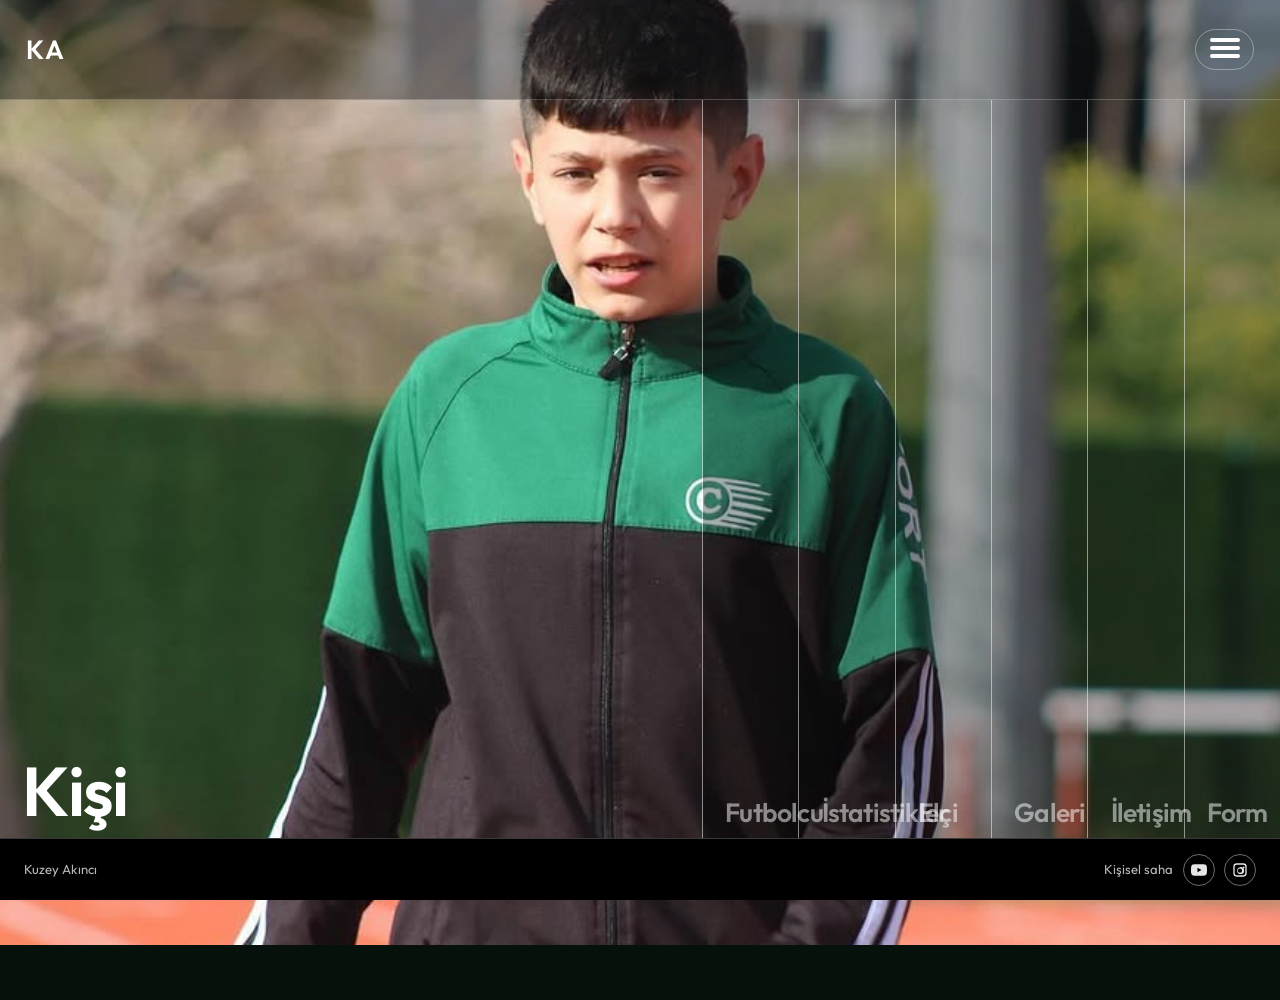
==== commit 278ef5f0: "deploy: site @ ada6ff8db068cb560aa0495b71ea63216b7a763b ada6ff8db068cb560aa0495b71ea63216b7a763b" ====
--- a/index.html
+++ b/index.html
@@ -4,11 +4,11 @@
   <meta charset="utf-8">
   <meta name="viewport" content="width=device-width, initial-scale=1">
   <title>Kuzey Akıncı</title>
-  <meta name="description" content="Kuzey Akıncı. Kişisel saha: kişi, futbolcu, istatistikler, elçi ve maç galerisi.">
+  <meta name="description" content="Kuzey Akıncı. Kişisel saha: kişi, futbolcu, istatistikler, elçi, galeri, iletişim ve form.">
   <meta name="theme-color" content="#07110c">
   <link rel="icon" href="favicon.svg" type="image/svg+xml">
-  <link rel="stylesheet" href="fonts.css?v=20261120-stats-hero">
-  <link rel="stylesheet" href="styles.css?v=20261120-stats-hero">
+  <link rel="stylesheet" href="fonts.css?v=20261120-iletisim">
+  <link rel="stylesheet" href="styles.css?v=20261120-iletisim">
   <meta http-equiv="Cache-Control" content="no-cache">
 </head>
 <body>
@@ -48,6 +48,20 @@
         <circle cx="170" cy="200" r="1.6" fill="currentColor"/>
       </svg>
     </div>
+    <div class="scene scene-iletisim" data-scene="iletisim">
+      <svg class="deco contact-deco" viewBox="0 0 120 80" aria-hidden="true">
+        <rect x="8" y="14" width="104" height="52" rx="6" fill="none" stroke="currentColor" stroke-width="1.2"/>
+        <path d="M8 22 L60 48 L112 22" fill="none" stroke="currentColor" stroke-width="1.2"/>
+      </svg>
+    </div>
+    <div class="scene scene-form" data-scene="form">
+      <svg class="deco form-deco" viewBox="0 0 100 120" aria-hidden="true">
+        <rect x="18" y="10" width="64" height="88" rx="5" fill="none" stroke="currentColor" stroke-width="1.2"/>
+        <line x1="28" y1="30" x2="72" y2="30" stroke="currentColor" stroke-width="1"/>
+        <line x1="28" y1="44" x2="72" y2="44" stroke="currentColor" stroke-width="1"/>
+        <line x1="28" y1="58" x2="56" y2="58" stroke="currentColor" stroke-width="1"/>
+      </svg>
+    </div>
   </div>
   <div class="veil" aria-hidden="true"></div>
   <svg class="grain" aria-hidden="true">
@@ -62,11 +76,12 @@
   <noscript>
     <p class="noscript">Kuzey Akıncı. Bu sayfa için JavaScript gerekir.</p>
   </noscript>
-  <script src="matches-2025-26.js?v=20261120-stats-hero"></script>
-  <script src="goals-2025-26.js?v=20261120-stats-hero"></script>
-  <script src="askf-2049878.js?v=20261120-stats-hero"></script>
-  <script src="profile.js?v=20261120-stats-hero"></script>
-  <script src="gallery-store.js?v=20261120-stats-hero"></script>
-  <script src="app.js?v=20261120-stats-hero"></script>
+  <script src="matches-2025-26.js?v=20261120-iletisim"></script>
+  <script src="goals-2025-26.js?v=20261120-iletisim"></script>
+  <script src="askf-2049878.js?v=20261120-iletisim"></script>
+  <script src="profile.js?v=20261120-iletisim"></script>
+  <script src="gallery-store.js?v=20261120-iletisim"></script>
+  <script src="contact.js?v=20261120-iletisim"></script>
+  <script src="app.js?v=20261120-iletisim"></script>
 </body>
 </html>
--- a/styles.css
+++ b/styles.css
@@ -4,6 +4,10 @@
   --muted: #b7c2b4;
   --ice: #d5e4ff;
   --lime: #e5ff63;
+  --match-win: #5ecf7a;
+  --match-loss: #e87868;
+  --match-draw: #9eb0bc;
+  --match-xg: #8eb8dc;
   --line: rgba(244, 241, 232, 0.18);
   --sheet: #101814;
   --kit: #f3f1ea;
@@ -1522,8 +1526,113 @@
   text-align: center;
 }
 
-.match-score-col strong {
+.match-score-col strong,
+.match-score-badge {
   font-variant-numeric: tabular-nums;
+  font-weight: 700;
+}
+
+.match-score-split {
+  display: inline-flex;
+  align-items: center;
+  gap: 0.12rem;
+  padding: 0.08rem 0.42rem;
+  border-radius: 6px;
+  font-variant-numeric: tabular-nums;
+}
+
+.match-score-split.result-win {
+  background: color-mix(in srgb, var(--match-win) 16%, transparent);
+  box-shadow: inset 0 0 0 1px color-mix(in srgb, var(--match-win) 35%, transparent);
+}
+
+.match-score-split.result-loss {
+  background: color-mix(in srgb, var(--match-loss) 14%, transparent);
+  box-shadow: inset 0 0 0 1px color-mix(in srgb, var(--match-loss) 32%, transparent);
+}
+
+.match-score-split.result-draw {
+  background: color-mix(in srgb, var(--match-draw) 12%, transparent);
+  box-shadow: inset 0 0 0 1px color-mix(in srgb, var(--match-draw) 28%, transparent);
+}
+
+.match-teams .match-score-split {
+  margin: 0 0.25rem;
+}
+
+.score-us {
+  color: var(--lime);
+  font-weight: 800;
+}
+
+.score-them {
+  color: color-mix(in srgb, var(--muted) 75%, var(--ink));
+  font-weight: 600;
+}
+
+.match-score-split.result-win .score-us {
+  color: color-mix(in srgb, var(--lime) 92%, var(--match-win));
+}
+
+.match-score-split.result-loss .score-them {
+  color: color-mix(in srgb, var(--match-loss) 88%, white);
+  font-weight: 800;
+}
+
+.score-sep {
+  opacity: 0.45;
+  font-weight: 500;
+}
+
+.match-table tbody tr.match-row-win td {
+  background: color-mix(in srgb, var(--match-win) 6%, transparent);
+}
+
+.match-table tbody tr.match-row-loss td {
+  background: color-mix(in srgb, var(--match-loss) 5.5%, transparent);
+}
+
+.match-table tbody tr.match-row-draw td {
+  background: color-mix(in srgb, var(--match-draw) 5%, transparent);
+}
+
+.match-val-muted {
+  opacity: 0.55;
+}
+
+.match-role-start {
+  color: color-mix(in srgb, var(--ice) 92%, white);
+  font-weight: 600;
+}
+
+.match-role-sub {
+  color: #d4b85c;
+  font-weight: 600;
+}
+
+.match-goals-scored {
+  color: var(--lime);
+  font-weight: 800;
+  font-variant-numeric: tabular-nums;
+}
+
+.match-goal-minute {
+  color: var(--lime);
+  font-weight: 700;
+}
+
+.match-min-val strong {
+  color: color-mix(in srgb, var(--ice) 95%, white);
+}
+
+.match-xg-val {
+  color: var(--match-xg);
+  font-variant-numeric: tabular-nums;
+}
+
+.match-result-col {
+  width: 2.1rem;
+  text-align: center;
 }
 
 .card-pill {
@@ -1778,8 +1887,29 @@
   font-variant-numeric: tabular-nums;
 }
 
+.match-teams .club-us,
 .match-teams .is-us {
-  font-weight: 600;
+  color: var(--lime);
+  font-weight: 700;
+}
+
+.match-teams .club-opponent {
+  color: color-mix(in srgb, var(--muted) 88%, var(--ink));
+  font-weight: 500;
+}
+
+.match-teams .match-dash {
+  color: color-mix(in srgb, var(--muted) 70%, transparent);
+  font-weight: 500;
+}
+
+.match-teams-link {
+  color: inherit;
+  text-decoration: none;
+}
+
+.match-teams-link:hover .club-us {
+  text-decoration: underline;
 }
 
 .score-link {
@@ -1792,22 +1922,30 @@
 }
 
 .match-result {
+  display: inline-block;
+  min-width: 1.35rem;
   width: 2rem;
+  padding: 0.12rem 0.28rem;
+  border-radius: 5px;
+  line-height: 1.2;
   text-align: center;
   font-weight: 700;
   font-variant-numeric: tabular-nums;
 }
 
 .match-result.result-win {
-  color: #3d8f5a;
+  color: color-mix(in srgb, var(--match-win) 92%, #0d1a12);
+  background: color-mix(in srgb, var(--match-win) 22%, transparent);
 }
 
 .match-result.result-draw {
-  opacity: 0.75;
+  color: color-mix(in srgb, var(--match-draw) 95%, #14181c);
+  background: color-mix(in srgb, var(--match-draw) 16%, transparent);
 }
 
 .match-result.result-loss {
-  color: #c45c4a;
+  color: color-mix(in srgb, var(--match-loss) 90%, #1a100e);
+  background: color-mix(in srgb, var(--match-loss) 20%, transparent);
 }
 
 .match-note {
@@ -1868,7 +2006,7 @@
 }
 
 .home-grid .area_seccion {
-  flex: 1 1 20%;
+  flex: 1 1 0;
   min-width: 0;
   display: flex;
   align-items: flex-end;
@@ -2469,6 +2607,192 @@
   object-fit: cover;
 }
 
+.article-contact,
+.article-contact-form {
+  max-width: 42rem;
+}
+
+.contact-lede {
+  max-width: 36rem;
+}
+
+.contact-hub {
+  display: grid;
+  gap: 0.85rem;
+  margin: 1.35rem 0;
+}
+
+.contact-card {
+  padding: 1.1rem 1.25rem;
+  border-radius: 14px;
+  border: 1px solid color-mix(in srgb, currentColor 14%, transparent);
+  background: color-mix(in srgb, var(--sheet) 88%, transparent);
+}
+
+.contact-card-primary {
+  border-color: color-mix(in srgb, var(--lime) 32%, transparent);
+  background: color-mix(in srgb, var(--lime) 8%, var(--sheet));
+}
+
+.contact-card-label {
+  display: block;
+  font-size: 0.72rem;
+  letter-spacing: 0.08em;
+  text-transform: uppercase;
+  opacity: 0.65;
+  margin-bottom: 0.35rem;
+}
+
+.contact-person {
+  font-size: clamp(1.35rem, 3vw, 1.85rem);
+  font-family: var(--serif);
+}
+
+.contact-link {
+  font-size: 1.08rem;
+  color: var(--lime);
+  text-decoration: none;
+  font-weight: 600;
+}
+
+.contact-link:hover {
+  text-decoration: underline;
+}
+
+.contact-aside {
+  margin-top: 1.5rem;
+  padding-top: 1rem;
+  border-top: 1px solid color-mix(in srgb, currentColor 10%, transparent);
+}
+
+.contact-actions {
+  display: flex;
+  flex-wrap: wrap;
+  gap: 0.55rem;
+  margin-top: 0.85rem;
+}
+
+.contact-action {
+  display: inline-flex;
+  align-items: center;
+  padding: 0.45rem 0.95rem;
+  border-radius: 8px;
+  border: 1px solid color-mix(in srgb, currentColor 18%, transparent);
+  text-decoration: none;
+  color: inherit;
+  font-size: 0.88rem;
+}
+
+.contact-action.primary {
+  background: var(--lime);
+  color: #142008;
+  border-color: var(--lime);
+  font-weight: 600;
+}
+
+.contact-form {
+  margin-top: 1.1rem;
+  max-width: 38rem;
+}
+
+.contact-form-row {
+  display: grid;
+  gap: 0.85rem 1rem;
+  margin-bottom: 0.85rem;
+}
+
+.contact-form-row-2 {
+  grid-template-columns: 1fr 1fr;
+}
+
+.contact-form .field select {
+  width: 100%;
+  background: color-mix(in srgb, var(--sheet) 92%, transparent);
+  border: 0;
+  border-bottom: 1px solid var(--line);
+  border-radius: 0;
+  padding: 0.5rem 0;
+  font-size: 1rem;
+  color: var(--ink);
+}
+
+.field-opt {
+  font-style: normal;
+  opacity: 0.55;
+  font-size: 0.85em;
+  letter-spacing: 0;
+}
+
+.contact-consent {
+  flex-direction: row;
+  align-items: flex-start;
+  gap: 0.55rem;
+  font-size: 0.82rem;
+  letter-spacing: 0;
+  line-height: 1.4;
+  color: color-mix(in srgb, var(--muted) 90%, var(--ink));
+}
+
+.contact-consent input {
+  margin-top: 0.2rem;
+  width: auto;
+  accent-color: var(--lime);
+}
+
+.contact-hp {
+  position: absolute;
+  left: -9999px;
+  width: 1px;
+  height: 1px;
+  overflow: hidden;
+}
+
+.contact-char {
+  font-size: 0.72rem;
+  opacity: 0.55;
+  text-align: right;
+}
+
+.contact-form-actions {
+  display: flex;
+  flex-wrap: wrap;
+  align-items: center;
+  gap: 0.75rem;
+  margin-top: 0.5rem;
+}
+
+.contact-form-success {
+  color: color-mix(in srgb, var(--match-win) 82%, var(--lime));
+  font-size: 0.92rem;
+  margin: 0.65rem 0;
+  line-height: 1.45;
+}
+
+.contact-form-error[hidden],
+.contact-form-success[hidden] {
+  display: none;
+}
+
+.contact-submit.is-busy {
+  opacity: 0.65;
+  pointer-events: none;
+}
+
+.contact-recipient a {
+  color: var(--lime);
+}
+
+@media (max-width: 640px) {
+  .contact-form-row-2 {
+    grid-template-columns: 1fr;
+  }
+
+  .home-grid .titulo {
+    font-size: clamp(0.88rem, 2.6vw, 1.15rem);
+    padding: 0.65rem;
+  }
+}
+
 body:not(.is-admin) .admin-only {
   display: none !important;
 }
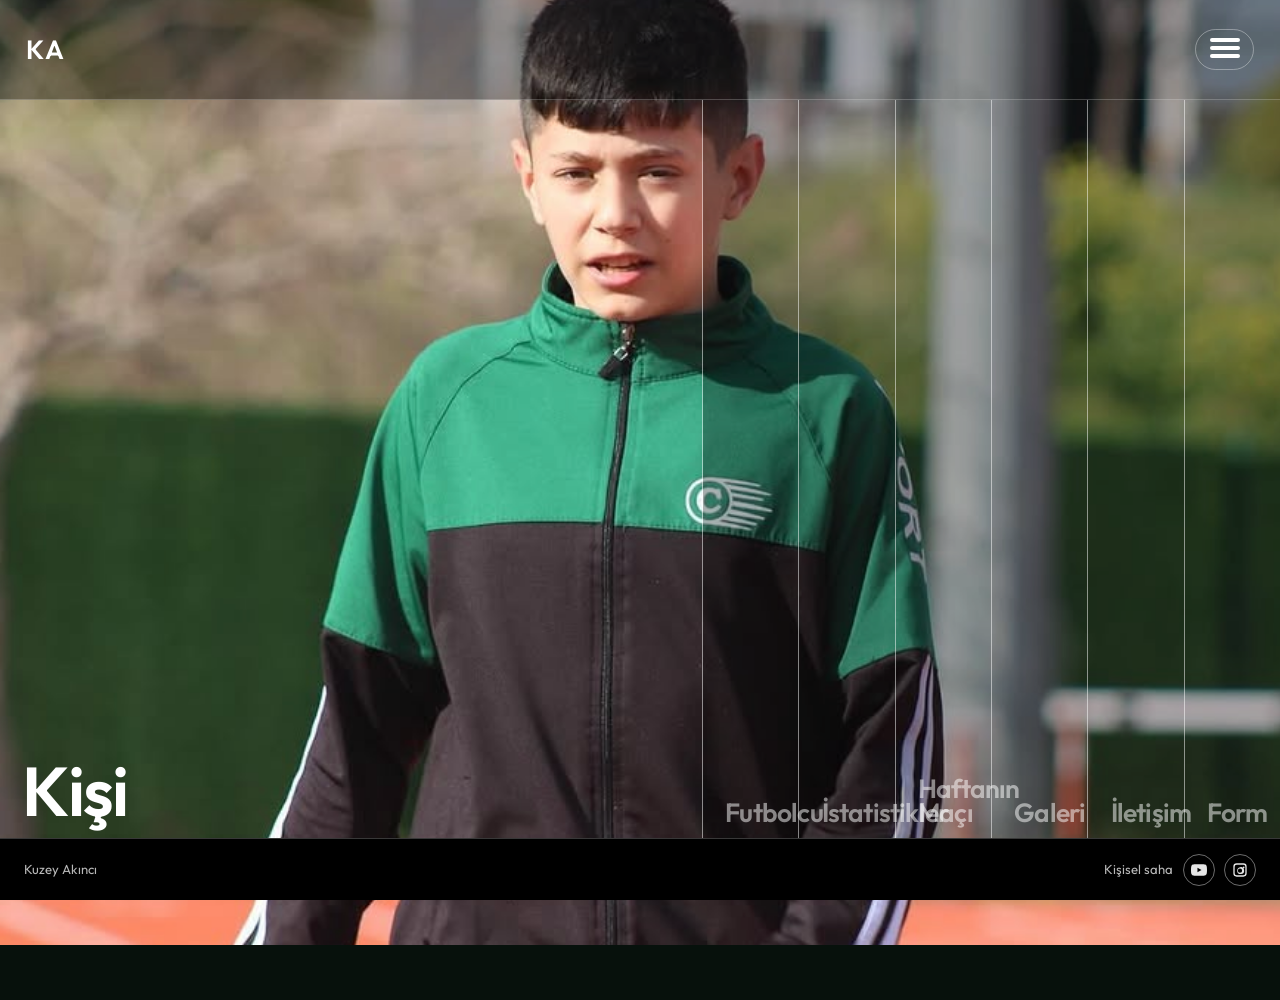
==== commit bc48b4af: "deploy: site @ 978199555c1528132e73f5cf7f617d6955a56ae9 978199555c1528132e73f5cf7f617d6955a56ae9" ====
--- a/index.html
+++ b/index.html
@@ -7,8 +7,8 @@
   <meta name="description" content="Kuzey Akıncı. Kişisel saha: kişi, futbolcu, istatistikler, elçi, galeri, iletişim ve form.">
   <meta name="theme-color" content="#07110c">
   <link rel="icon" href="favicon.svg" type="image/svg+xml">
-  <link rel="stylesheet" href="fonts.css?v=20261120-iletisim">
-  <link rel="stylesheet" href="styles.css?v=20261120-iletisim">
+  <link rel="stylesheet" href="fonts.css?v=20261120-mac">
+  <link rel="stylesheet" href="styles.css?v=20261120-mac">
   <meta http-equiv="Cache-Control" content="no-cache">
 </head>
 <body>
@@ -36,8 +36,12 @@
         <path d="M40 58 V70 M28 70 H52 M32 76 H48" fill="none" stroke="currentColor" stroke-width="1.4"/>
       </svg>
     </div>
-    <div class="scene scene-elci" data-scene="elci">
-      <div class="band"></div>
+    <div class="scene scene-mac" data-scene="mac">
+      <svg class="deco fixture-deco" viewBox="0 0 120 80" aria-hidden="true">
+        <circle cx="60" cy="40" r="30" fill="none" stroke="currentColor" stroke-width="1.2"/>
+        <line x1="60" y1="10" x2="60" y2="70" stroke="currentColor" stroke-width="0.9"/>
+        <circle cx="60" cy="40" r="6" fill="none" stroke="currentColor" stroke-width="1"/>
+      </svg>
     </div>
     <div class="scene scene-projeler" data-scene="projeler">
       <svg class="deco route" viewBox="0 0 200 320">
@@ -76,12 +80,12 @@
   <noscript>
     <p class="noscript">Kuzey Akıncı. Bu sayfa için JavaScript gerekir.</p>
   </noscript>
-  <script src="matches-2025-26.js?v=20261120-iletisim"></script>
-  <script src="goals-2025-26.js?v=20261120-iletisim"></script>
-  <script src="askf-2049878.js?v=20261120-iletisim"></script>
-  <script src="profile.js?v=20261120-iletisim"></script>
-  <script src="gallery-store.js?v=20261120-iletisim"></script>
-  <script src="contact.js?v=20261120-iletisim"></script>
-  <script src="app.js?v=20261120-iletisim"></script>
+  <script src="matches-2025-26.js?v=20261120-mac"></script>
+  <script src="goals-2025-26.js?v=20261120-mac"></script>
+  <script src="askf-2049878.js?v=20261120-mac"></script>
+  <script src="profile.js?v=20261120-mac"></script>
+  <script src="gallery-store.js?v=20261120-mac"></script>
+  <script src="contact.js?v=20261120-mac"></script>
+  <script src="app.js?v=20261120-mac"></script>
 </body>
 </html>
--- a/styles.css
+++ b/styles.css
@@ -101,6 +101,7 @@
     #090d0c;
 }
 
+.scene-mac,
 .scene-elci {
   background:
     linear-gradient(115deg, transparent 0 42%, rgba(229, 255, 99, 0.08) 42% 46%, transparent 46%),
@@ -1958,6 +1959,7 @@
   grid-template-columns: repeat(4, minmax(0, 1fr)) repeat(4, minmax(0, 1.2fr)) auto;
 }
 
+.bg-slide[data-bg="mac"] .bg-ken,
 .bg-slide[data-bg="elci"] .bg-ken {
   background-position: 50% 40%;
 }
@@ -2793,6 +2795,204 @@
   }
 }
 
+.article-fixture .fixture-hero {
+  margin-bottom: 1rem;
+}
+
+.fixture-board {
+  margin-top: 1.25rem;
+  padding: clamp(1rem, 3vw, 1.5rem);
+  border-radius: 18px;
+  border: 1px solid color-mix(in srgb, var(--lime) 22%, transparent);
+  background:
+    radial-gradient(90% 70% at 50% 0%, color-mix(in srgb, var(--lime) 10%, transparent), transparent 58%),
+    color-mix(in srgb, var(--sheet) 92%, transparent);
+  box-shadow:
+    0 1px 0 color-mix(in srgb, var(--lime) 18%, transparent),
+    0 24px 48px color-mix(in srgb, black 35%, transparent);
+}
+
+.fixture-meta {
+  margin: 0;
+  font-size: 0.78rem;
+  letter-spacing: 0.06em;
+  text-transform: uppercase;
+  opacity: 0.72;
+}
+
+.fixture-when {
+  margin: 0.35rem 0 0;
+  font-family: var(--serif);
+  font-size: clamp(1.35rem, 3.2vw, 1.85rem);
+  letter-spacing: -0.02em;
+}
+
+.fixture-matchup {
+  display: grid;
+  grid-template-columns: minmax(0, 1fr) auto minmax(0, 1fr);
+  align-items: center;
+  gap: clamp(0.5rem, 2vw, 1.25rem);
+  margin: 1.35rem 0 1.1rem;
+}
+
+.fixture-side {
+  text-align: center;
+}
+
+.fixture-crest {
+  width: clamp(4.5rem, 14vw, 6.5rem);
+  height: clamp(4.5rem, 14vw, 6.5rem);
+  margin: 0 auto 0.65rem;
+  border-radius: 50%;
+  display: grid;
+  place-items: center;
+  background: color-mix(in srgb, var(--ice) 6%, var(--sheet));
+  border: 1px solid color-mix(in srgb, currentColor 14%, transparent);
+  box-shadow: inset 0 0 0 3px color-mix(in srgb, var(--lime) 12%, transparent);
+}
+
+.fixture-crest img {
+  width: 72%;
+  height: 72%;
+  object-fit: contain;
+}
+
+.fixture-crest-fallback {
+  font-family: var(--serif);
+  font-size: 2rem;
+  font-weight: 600;
+  opacity: 0.65;
+}
+
+.fixture-side-us .fixture-crest {
+  border-color: color-mix(in srgb, var(--lime) 45%, transparent);
+  box-shadow:
+    inset 0 0 0 3px color-mix(in srgb, var(--lime) 22%, transparent),
+    0 0 24px color-mix(in srgb, var(--lime) 15%, transparent);
+}
+
+.fixture-club {
+  margin: 0;
+  font-size: 0.82rem;
+  line-height: 1.35;
+}
+
+.fixture-center {
+  display: flex;
+  flex-direction: column;
+  align-items: center;
+  gap: 0.25rem;
+  min-width: 3.2rem;
+}
+
+.fixture-vs {
+  font-family: var(--serif);
+  font-size: clamp(1.5rem, 4vw, 2rem);
+  color: color-mix(in srgb, var(--lime) 88%, white);
+  letter-spacing: 0.08em;
+}
+
+.fixture-kickoff {
+  font-size: 0.78rem;
+  font-variant-numeric: tabular-nums;
+  opacity: 0.75;
+}
+
+.fixture-countdown {
+  margin: 1.1rem 0;
+  padding: 1rem 1rem 0.85rem;
+  border-radius: 12px;
+  background: color-mix(in srgb, black 22%, transparent);
+  border: 1px solid color-mix(in srgb, var(--lime) 20%, transparent);
+}
+
+.fixture-countdown.is-past {
+  border-color: color-mix(in srgb, var(--match-draw) 30%, transparent);
+  opacity: 0.85;
+}
+
+.fixture-countdown-label {
+  margin: 0 0 0.65rem;
+  font-size: 0.72rem;
+  letter-spacing: 0.1em;
+  text-transform: uppercase;
+  opacity: 0.7;
+}
+
+.fixture-countdown-grid {
+  display: grid;
+  grid-template-columns: repeat(4, minmax(0, 1fr));
+  gap: 0.45rem;
+}
+
+.fixture-cd-unit {
+  text-align: center;
+  padding: 0.55rem 0.35rem;
+  border-radius: 8px;
+  background: color-mix(in srgb, var(--lime) 8%, transparent);
+}
+
+.fixture-cd-unit strong {
+  display: block;
+  font-size: clamp(1.35rem, 4vw, 1.85rem);
+  font-variant-numeric: tabular-nums;
+  color: var(--lime);
+  line-height: 1.1;
+}
+
+.fixture-cd-unit span {
+  display: block;
+  margin-top: 0.2rem;
+  font-size: 0.65rem;
+  letter-spacing: 0.08em;
+  text-transform: uppercase;
+  opacity: 0.62;
+}
+
+.fixture-venue h2 {
+  margin: 0 0 0.45rem;
+  font-size: 0.88rem;
+  letter-spacing: 0.06em;
+  text-transform: uppercase;
+  opacity: 0.75;
+}
+
+.fixture-address {
+  font-style: normal;
+  line-height: 1.55;
+  display: flex;
+  flex-direction: column;
+  gap: 0.15rem;
+  opacity: 0.9;
+}
+
+.fixture-maps {
+  display: inline-block;
+  margin-top: 0.65rem;
+  font-size: 0.85rem;
+  color: var(--lime);
+  font-weight: 600;
+}
+
+.fixture-note {
+  margin-top: 0.85rem;
+}
+
+@media (max-width: 520px) {
+  .fixture-matchup {
+    grid-template-columns: 1fr;
+    grid-template-rows: auto auto auto;
+  }
+
+  .fixture-center {
+    flex-direction: row;
+    justify-content: center;
+    gap: 0.65rem;
+    order: -1;
+    padding-bottom: 0.25rem;
+  }
+}
+
 body:not(.is-admin) .admin-only {
   display: none !important;
 }
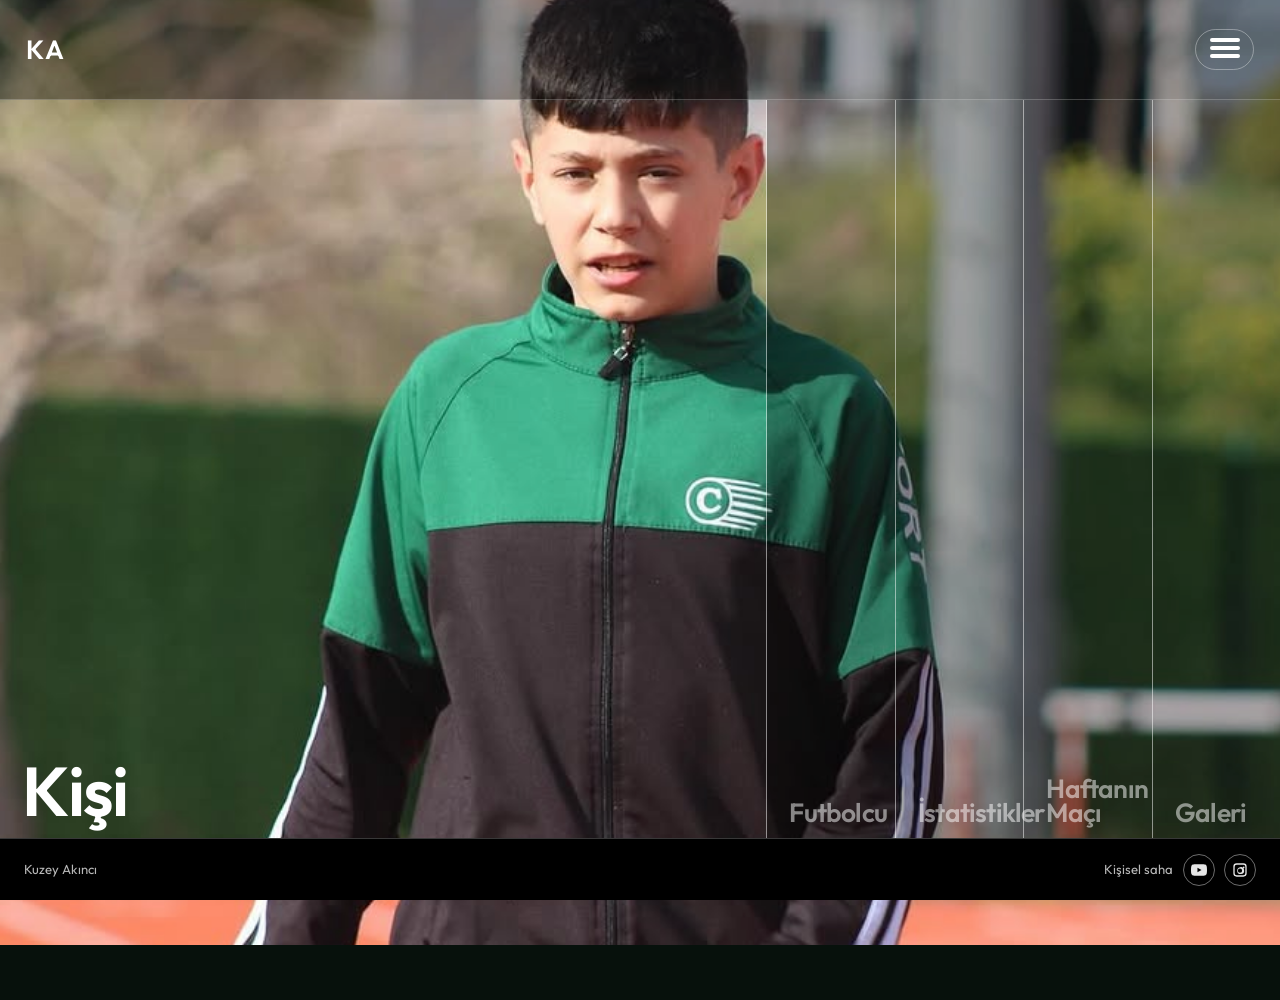
==== commit 5991b0d5: "deploy: site @ 7818a93cb6d131cf6c719639f2321e86d9584e90 7818a93cb6d131cf6c719639f2321e86d9584e90" ====
--- a/index.html
+++ b/index.html
@@ -7,8 +7,8 @@
   <meta name="description" content="Kuzey Akıncı. Kişisel saha: kişi, futbolcu, istatistikler, elçi, galeri, iletişim ve form.">
   <meta name="theme-color" content="#07110c">
   <link rel="icon" href="favicon.svg" type="image/svg+xml">
-  <link rel="stylesheet" href="fonts.css?v=20261120-mac">
-  <link rel="stylesheet" href="styles.css?v=20261120-mac">
+  <link rel="stylesheet" href="fonts.css?v=20261120-menu-only">
+  <link rel="stylesheet" href="styles.css?v=20261120-menu-only">
   <meta http-equiv="Cache-Control" content="no-cache">
 </head>
 <body>
@@ -80,12 +80,12 @@
   <noscript>
     <p class="noscript">Kuzey Akıncı. Bu sayfa için JavaScript gerekir.</p>
   </noscript>
-  <script src="matches-2025-26.js?v=20261120-mac"></script>
-  <script src="goals-2025-26.js?v=20261120-mac"></script>
-  <script src="askf-2049878.js?v=20261120-mac"></script>
-  <script src="profile.js?v=20261120-mac"></script>
-  <script src="gallery-store.js?v=20261120-mac"></script>
-  <script src="contact.js?v=20261120-mac"></script>
-  <script src="app.js?v=20261120-mac"></script>
+  <script src="matches-2025-26.js?v=20261120-menu-only"></script>
+  <script src="goals-2025-26.js?v=20261120-menu-only"></script>
+  <script src="askf-2049878.js?v=20261120-menu-only"></script>
+  <script src="profile.js?v=20261120-menu-only"></script>
+  <script src="gallery-store.js?v=20261120-menu-only"></script>
+  <script src="contact.js?v=20261120-menu-only"></script>
+  <script src="app.js?v=20261120-menu-only"></script>
 </body>
 </html>
